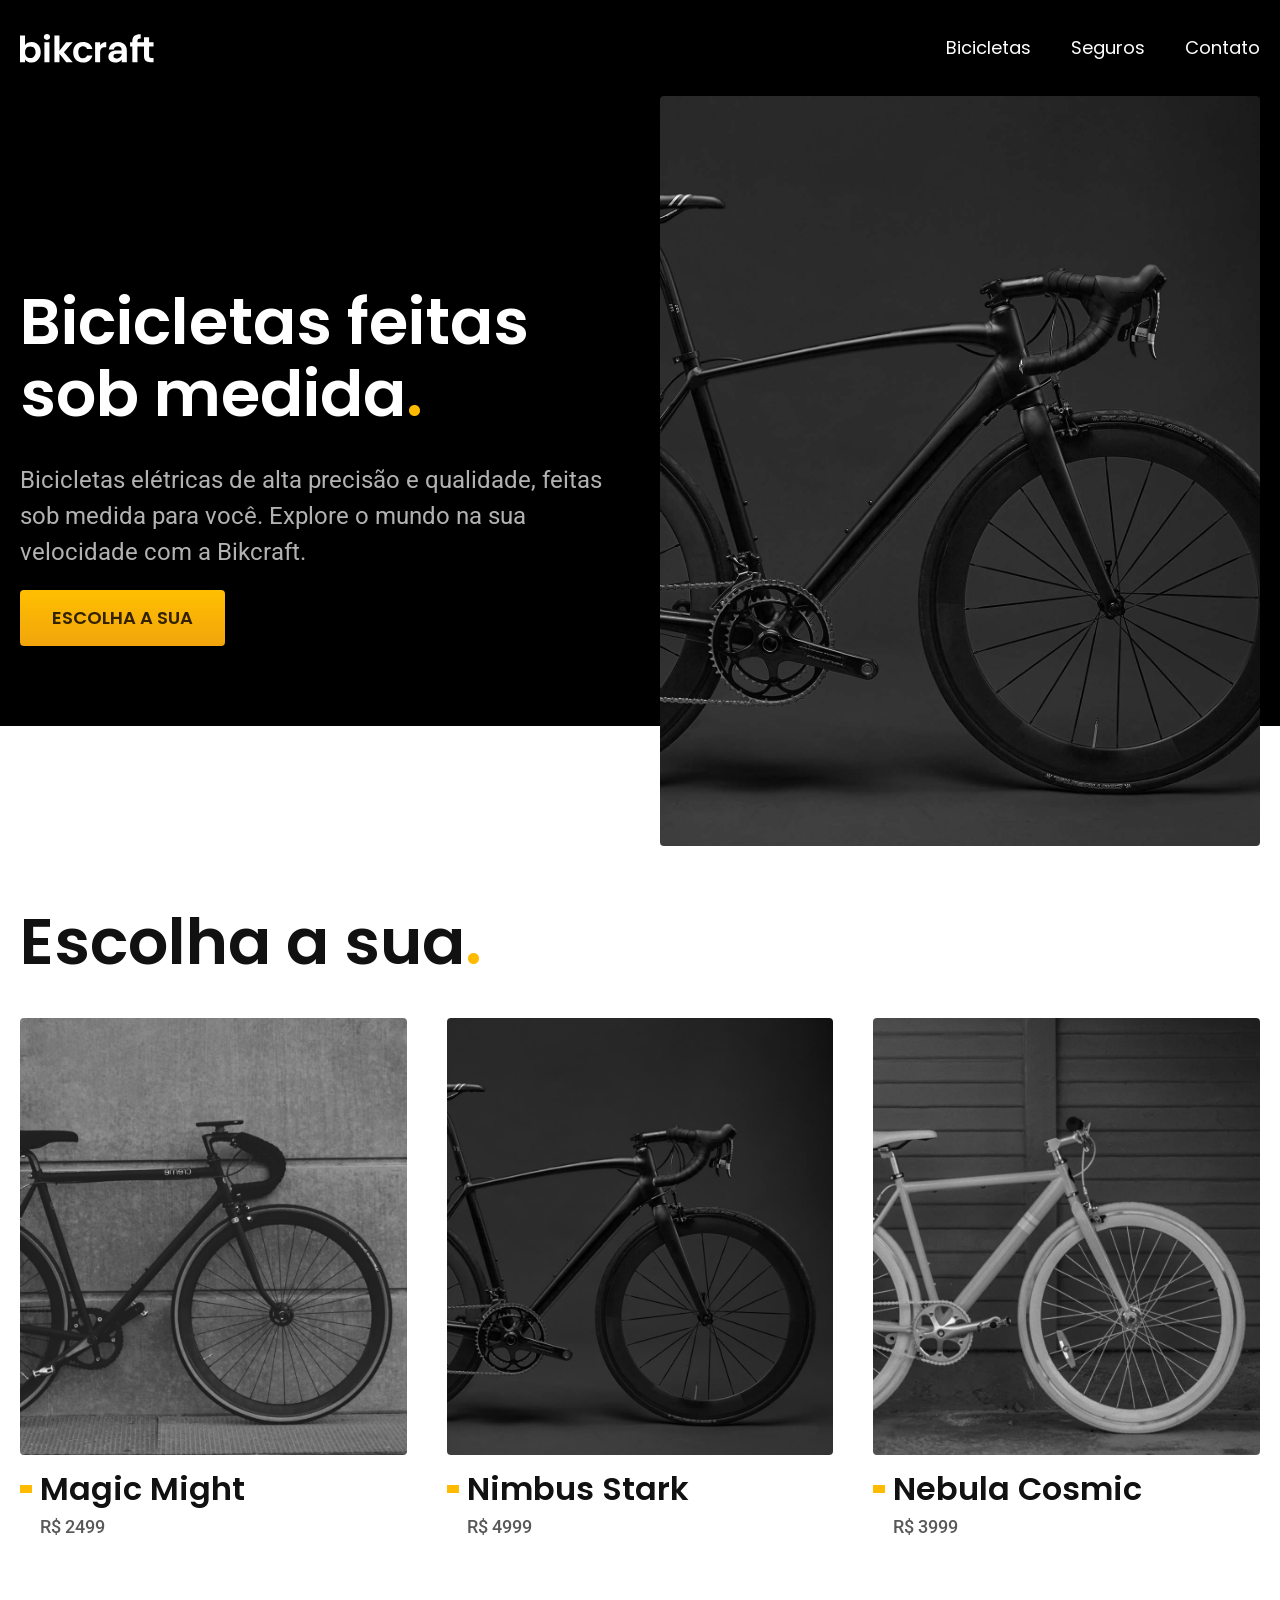
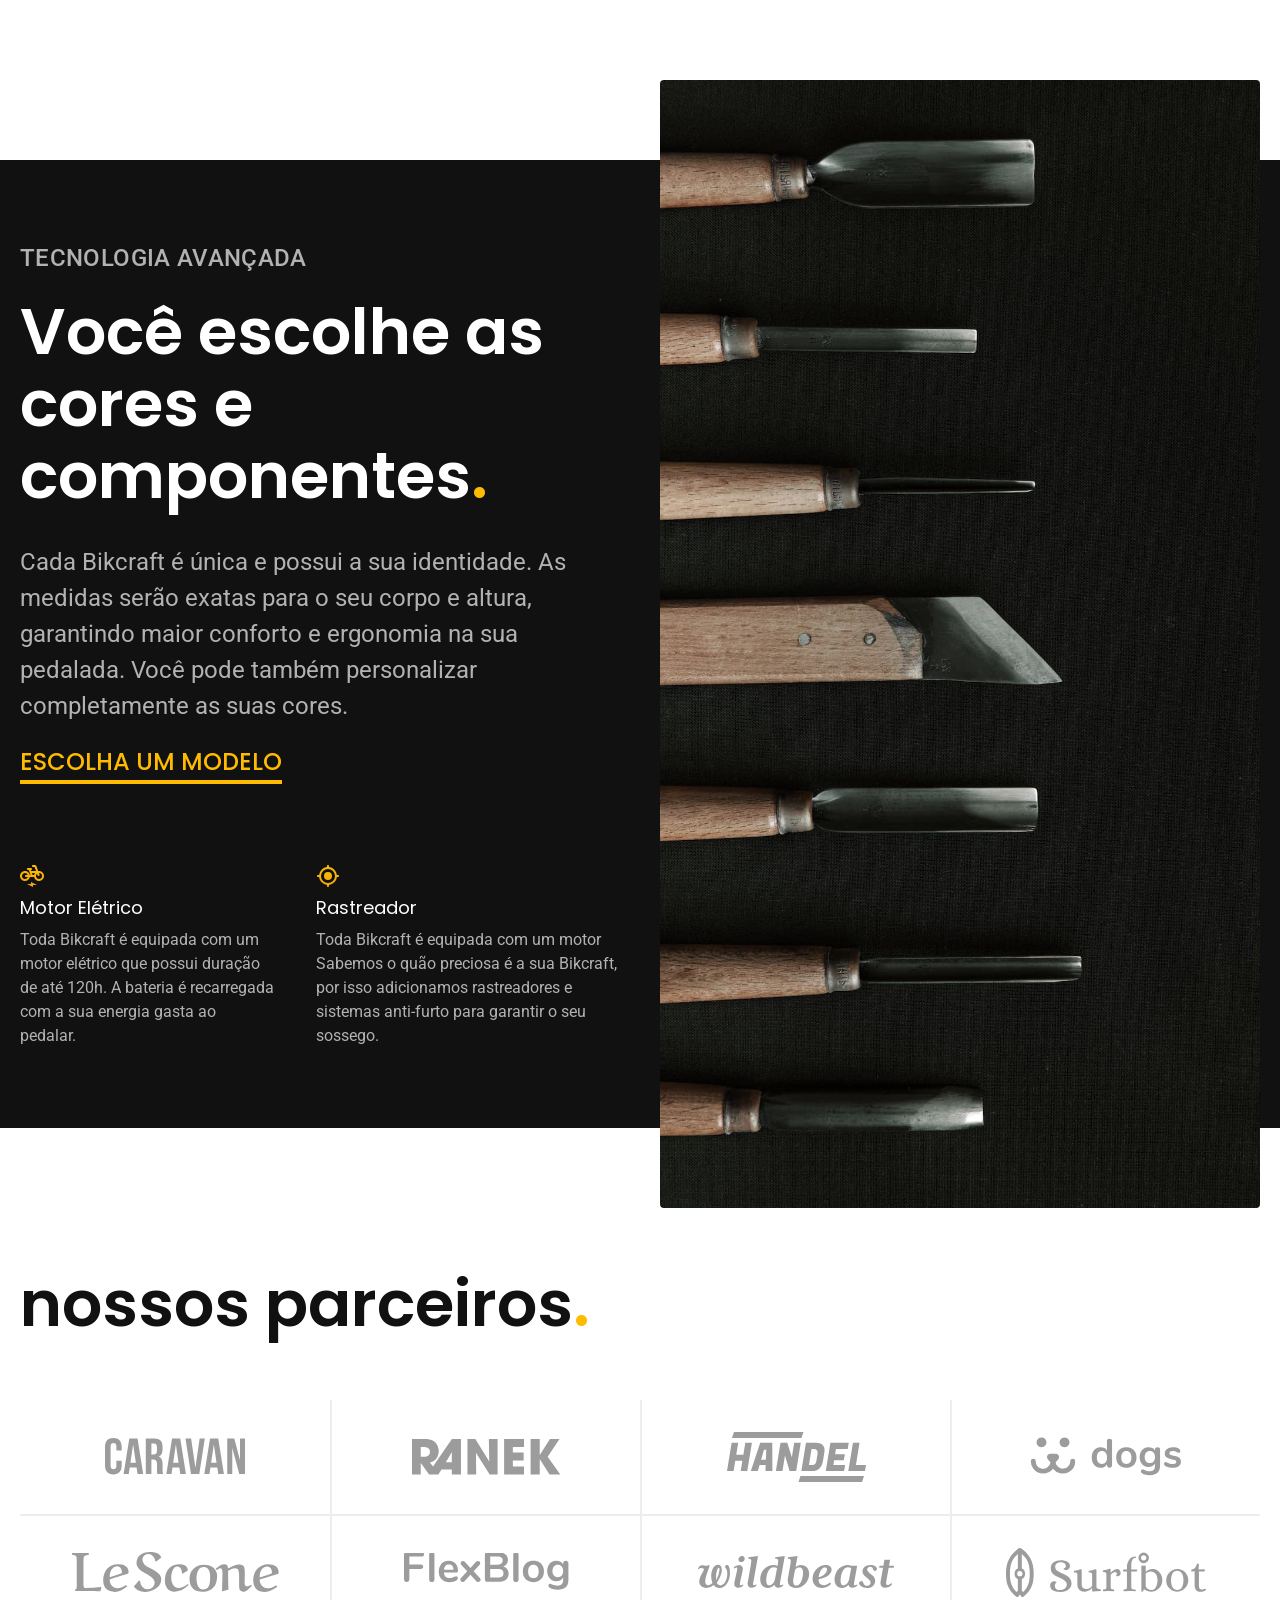
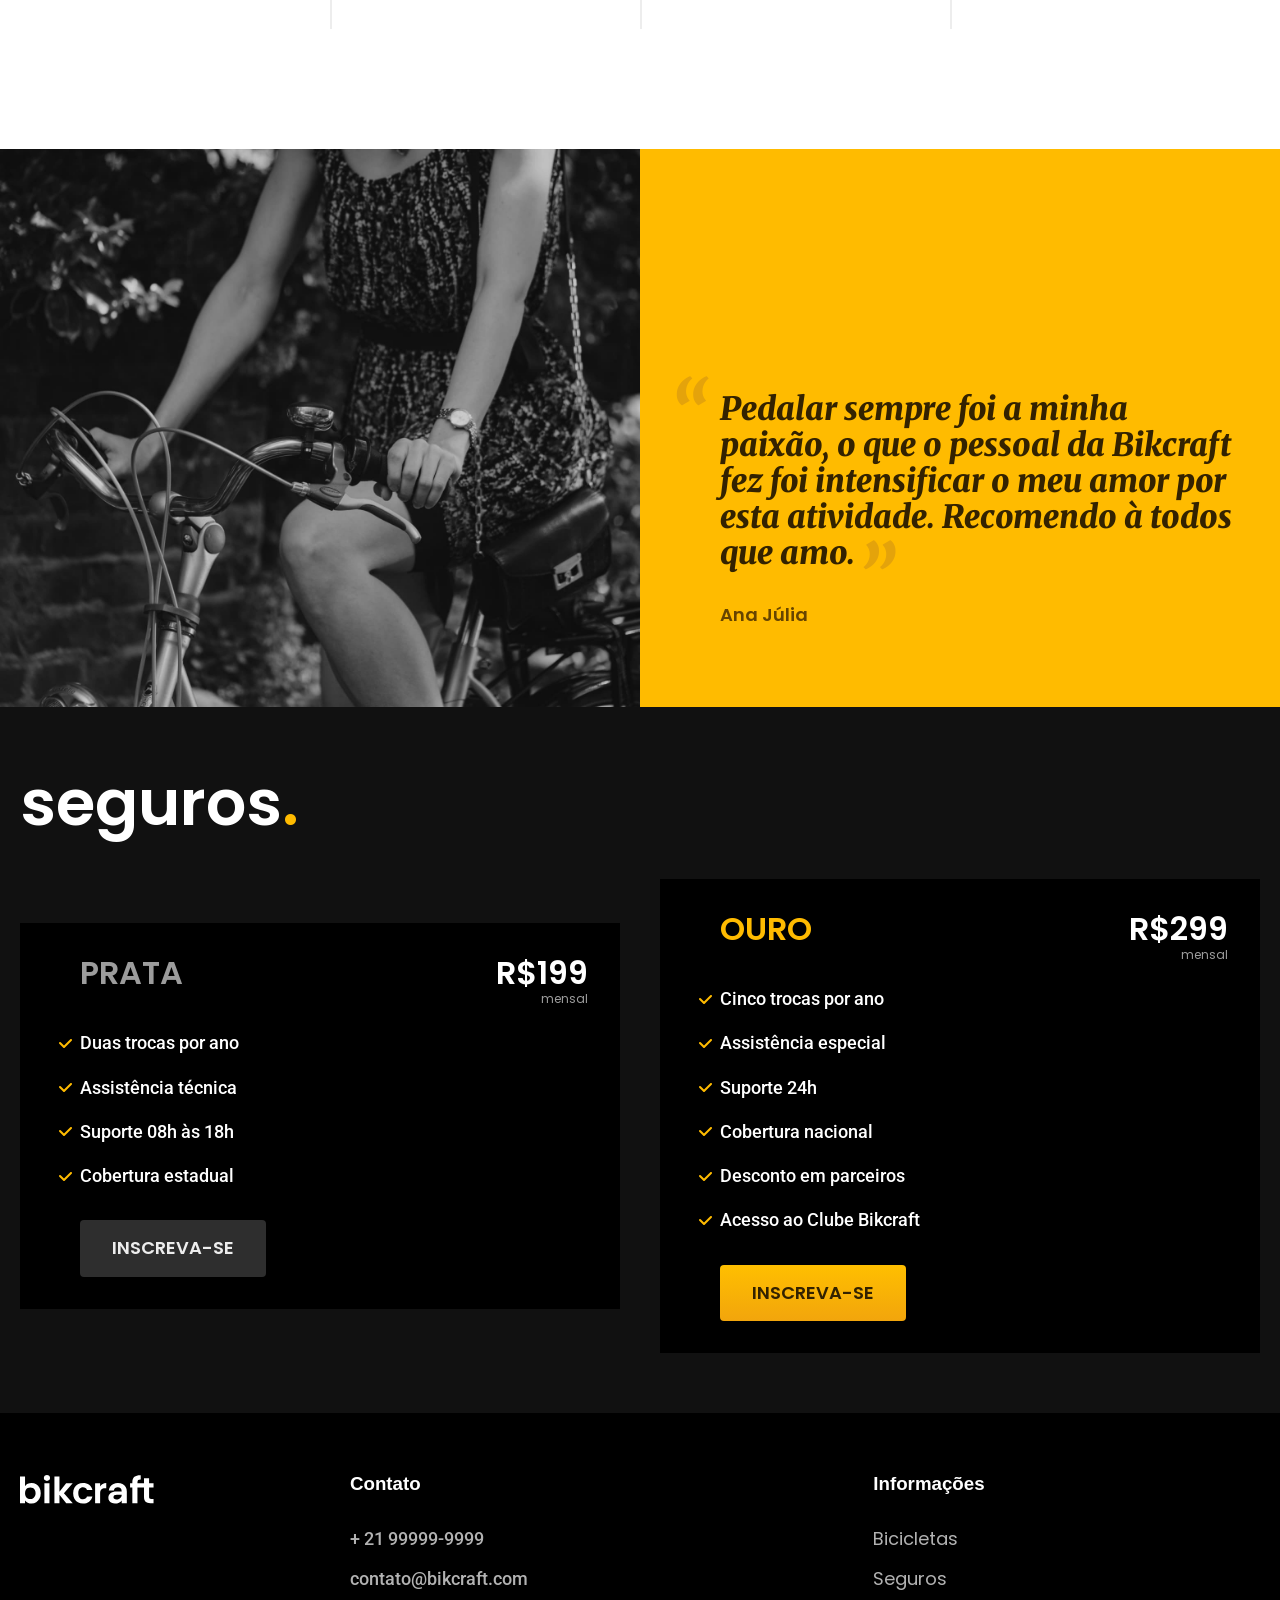
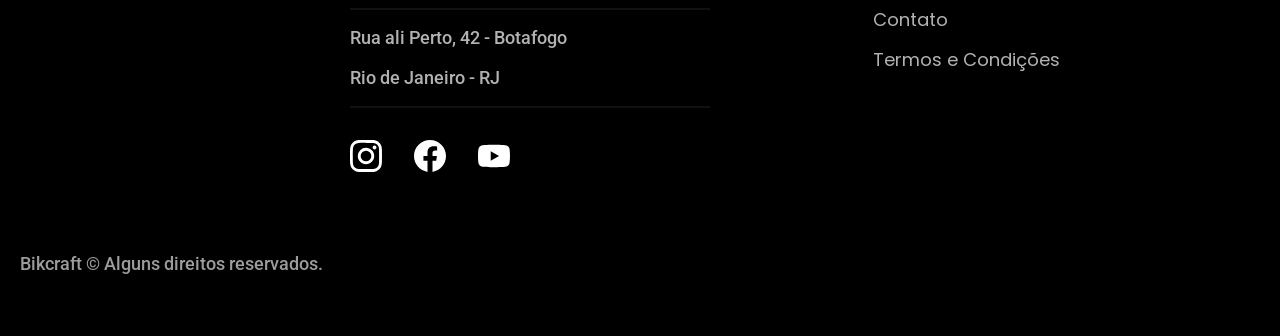
==== index.html @ 1760454e "footer" ====
<!DOCTYPE html>
<html lang="pt-br">

<head>
  <meta charset="UTF-8">
  <meta name="viewport" content="width=device-width, initial-scale=1.0">
  <title>Bikcraft - Bicicletas Elétricas</title>
  <meta name="description" content="Bicicletas elétricas de alta precisão e qualidade, feitas sob medida para você. Explore o mundo na sua velocidade com a Bikcraft">

  <link rel="stylesheet" href="./css/style.css">

  <link rel="preconnect" href="https://fonts.googleapis.com">
  <link rel="preconnect" href="https://fonts.gstatic.com" crossorigin>
  <link href="https://fonts.googleapis.com/css2?family=Merriweather:ital,wght@1,900&family=Poppins:wght@500;600&family=Roboto:wght@400;500&display=swap" rel="stylesheet">

</head>

<body>
  <header class="header-bg">
    <div class="header container">
      <a href="./">
        <img src="./img/bikcraft.svg" alt=" Bikcraft">
      </a>

      <nav aria-label="primaria">
        <ul class="header-menu font-1-m cor-0">
          <li><a href="./bicicletas.html">Bicicletas</a></li>
          <li><a href="./seguros.html">Seguros</a></li>
          <li><a href="./contato.html ">Contato</a></li>
        </ul>
      </nav>
    </div>
  </header>

  <main class="introducao-bg">
    <div class="introducao container">
      <div class="introducao-conteudo ">
        <h1 class="font-1-xxl cor-0">Bicicletas feitas sob medida<span class="cor-p1">.</span></h1>
        <p class="font-2-l cor-5">Bicicletas elétricas de alta precisão e qualidade, feitas sob medida para você. Explore o mundo na sua velocidade com a Bikcraft.</p>
        <a class="botao" href="./bicicletas.html">Escolha a sua</a>
      </div>
      <div>
        <img src="./img/fotos/introducao.jpg" alt="Bicicleta elétrica preta">
      </div>
    </div>
  </main>

  <article class="bicicletas-lista">
    <h2 class=" container font-1-xxl">Escolha a sua<span class="cor-p1">.</span></h2>

    <ul>
      <li>
        <a href="./bicicletas/magic.html">
          <img src="./img/bicicletas/magic-home.jpg" alt="Bicicleta preta">
          <h3 class="font-1-xl">Magic Might</h3>
          <span class="font-2-m cor-8">R$ 2499</span>
        </a>
      </li>

      <li>
        <a href="./bicicletas/nimbus.html">
          <img src="./img/bicicletas/nimbus-home.jpg" alt="Bicicleta preta">
          <h3 class="font-1-xl">Nimbus Stark</h3>
          <span class="font-2-m cor-8">R$ 4999</span>
        </a>
      </li>

      <li>
        <a href="./bicicletas/nebula.html">
          <img src="./img/bicicletas/nebula-home.jpg" alt="Bicicleta preta">
          <h3 class="font-1-xl">Nebula Cosmic</h3>
          <span class="font-2-m cor-8">R$ 3999</span>
        </a>
      </li>
    </ul>
  </article>

  <article class="tecnologia-bg">
    <div class="tecnologia container">
      <div class="tecnologia-conteudo">
        <span class="font-2-l-b cor-5">Tecnologia Avançada</span>
        <h2 class="font-1-xxl cor-0">Você escolhe as cores e componentes<span class="cor-p1">.</span></h2>
        <p class="font-2-l cor-5">Cada Bikcraft é única e possui a sua identidade. As medidas serão exatas para o seu corpo e altura, garantindo maior conforto e ergonomia na sua pedalada. Você pode também personalizar completamente as suas cores.</p>
        <a class="link" href="./bicicletas.html">Escolha um modelo</a>

        <div class="tecnologia-vantagens">
          <div>
            <img src="./img/icones/eletrica.svg" alt="">
            <h3 class="font-1-m cor-0">Motor Elétrico</h3>
            <p class="font-2-s cor-5">Toda Bikcraft é equipada com um motor elétrico que possui duração de até 120h. A bateria é recarregada com a sua energia gasta ao pedalar.</p>
          </div>

          <div>
            <img src="./img/icones/rastreador.svg" alt="">
            <h3 class="font-1-m cor-0">Rastreador</h3>
            <p class="font-2-s cor-5">Toda Bikcraft é equipada com um motor Sabemos o quão preciosa é a sua Bikcraft, por isso adicionamos rastreadores e sistemas anti-furto para garantir o seu sossego.</p>
          </div>
        </div>
      </div>

      <div class="tecnologia-imagem">
        <img src="./img/fotos/tecnologia.jpg" alt="">
      </div>
    </div>
  </article>

  <section class="parceiros" aria-label="Nossos Parceiros">
    <h2 class=" container font-1-xxl">nossos parceiros<span class="cor-p1">.</span></h2>

    <ul>
      <li><img src="./img/parceiros/caravan.svg" alt="Caravan"></li>
      <li><img src="./img/parceiros/ranek.svg" alt="Ranek"></li>
      <li><img src="./img/parceiros/handel.svg " alt="Handel"></li>
      <li><img src="./img/parceiros/dogs.svg" alt="Dogs"></li>
      <li><img src="./img/parceiros/lescone.svg" alt="Lescone"></li>
      <li><img src="./img/parceiros/flexblog.svg" alt="FlexBlog"></li>
      <li><img src="./img/parceiros/wildbeast.svg" alt="WildBeast"></li>
      <li><img src="./img/parceiros/surfbot.svg" alt="Surfbot"></li>
    </ul>
  </section>

  <section class="depoimento" aria-label="Depoimento">
    <div>
      <img src="./img/fotos/depoimento.jpg" alt="Pessoa pedalando uma bicicleta Bikcraft">
    </div>
    <div class="depoimento-conteudo">
      <blockquote class="font-1-xl cor-p5">
        <p>Pedalar sempre foi a minha paixão, o que o pessoal da Bikcraft fez foi intensificar o meu amor por esta atividade. Recomendo à todos que amo.</p>
      </blockquote>
      <span class="font-1-m-b cor-p4">Ana Júlia</span>
    </div>
  </section>

  <article class="seguros-bg">
    <div class="seguros container">
      <h2 class="font-1-xxl cor-0">seguros<span class="cor-p1">.</span></h2>
      <div class="seguros-item">
        <h3 class="font-1-xl cor-6">PRATA</h3>
        <span class="font-1-xl cor-0">R$199 <span class="font-1-xs cor-6">mensal</span></span>
        <ul class="font-2-m cor-0">
          <li>Duas trocas por ano</li>
          <li>Assistência técnica</li>
          <li>Suporte 08h às 18h</li>
          <li>Cobertura estadual</li>
        </ul>
        <a class="botao secundario" href="./orcamento.html">Inscreva-se</a>
      </div>

      <div class="seguros-item">
        <h3 class="font-1-xl cor-p1">OURO</h3>
        <span class="font-1-xl cor-0">R$299 <span class="font-1-xs cor-6">mensal</span></span>
        <ul class="font-2-m cor-0">
          <li>Cinco trocas por ano</li>
          <li>Assistência especial</li>
          <li>Suporte 24h</li>
          <li>Cobertura nacional</li>
          <li>Desconto em parceiros</li>
          <li>Acesso ao Clube Bikcraft</li>
        </ul>
        <a class="botao" href="./orcamento.html">Inscreva-se</a>
      </div>
    </div>
  </article>

  <footer class="footer-bg">
    <div class="footer container">
      <img src="./img/bikcraft.svg" alt="Bikcraft">
      <div class="footer-contato">
        <h3 class="font-l-2-b cor-0">Contato</h3>
        <ul class="font-2-m cor-5">
          <li><a href="tel:+5521999999999">+ 21 99999-9999</a></li>
          <li><a href="mailto:contato@bikcraft.com ">contato@bikcraft.com</a></li>
          <li>Rua ali Perto, 42 - Botafogo</li>
          <li>Rio de Janeiro - RJ</li>
        </ul>
        <div class="footer-redes">
          <a href="./">
            <img src="./img/redes/instagram.svg" alt="Instagram">
          </a>

          <a href="./">
            <img src="./img/redes/facebook.svg" alt="">
          </a>

          <a href="./">
            <img src="./img/redes/youtube.svg" alt="Youtube">
          </a>
        </div>
      </div>
      <div class="footer-informacoes">
        <h3 class="font-l-2-b cor-0">Informações</h3>
        <nav>
          <ul class="font-1-m cor-5">
            <li><a href="./bicicletas.html">Bicicletas</a></li>
            <li><a href="./seguros.html">Seguros</a></li>
            <li><a href="./contato.html ">Contato</a></li>
            <li><a href="./termos.html ">Termos e Condições</a></li>
          </ul>
        </nav>
      </div>
      <p class="footer-copy font-2-m cor-6">Bikcraft © Alguns direitos reservados.</p>
    </div>
  </footer>
</body>

</html>
---- css/style.css ----
@import "./global/global.css";
@import "./utilidades/tipografia.css";
@import "./utilidades/cores.css";

@import "./global/header.css";
@import "./global/footer.css";

/* Utilidades */
@import "./utilidades/componentes.css";

/* Home */
@import "./home/introducao.css";
@import "./home/tecnologia.css";
@import "./home/parceiros.css";
@import "./home/depoimento.css";

/* Bicicletas */
@import "./bicicletas/bicicletas-lista.css";

/* Seguros */
@import "./seguros/seguros.css";
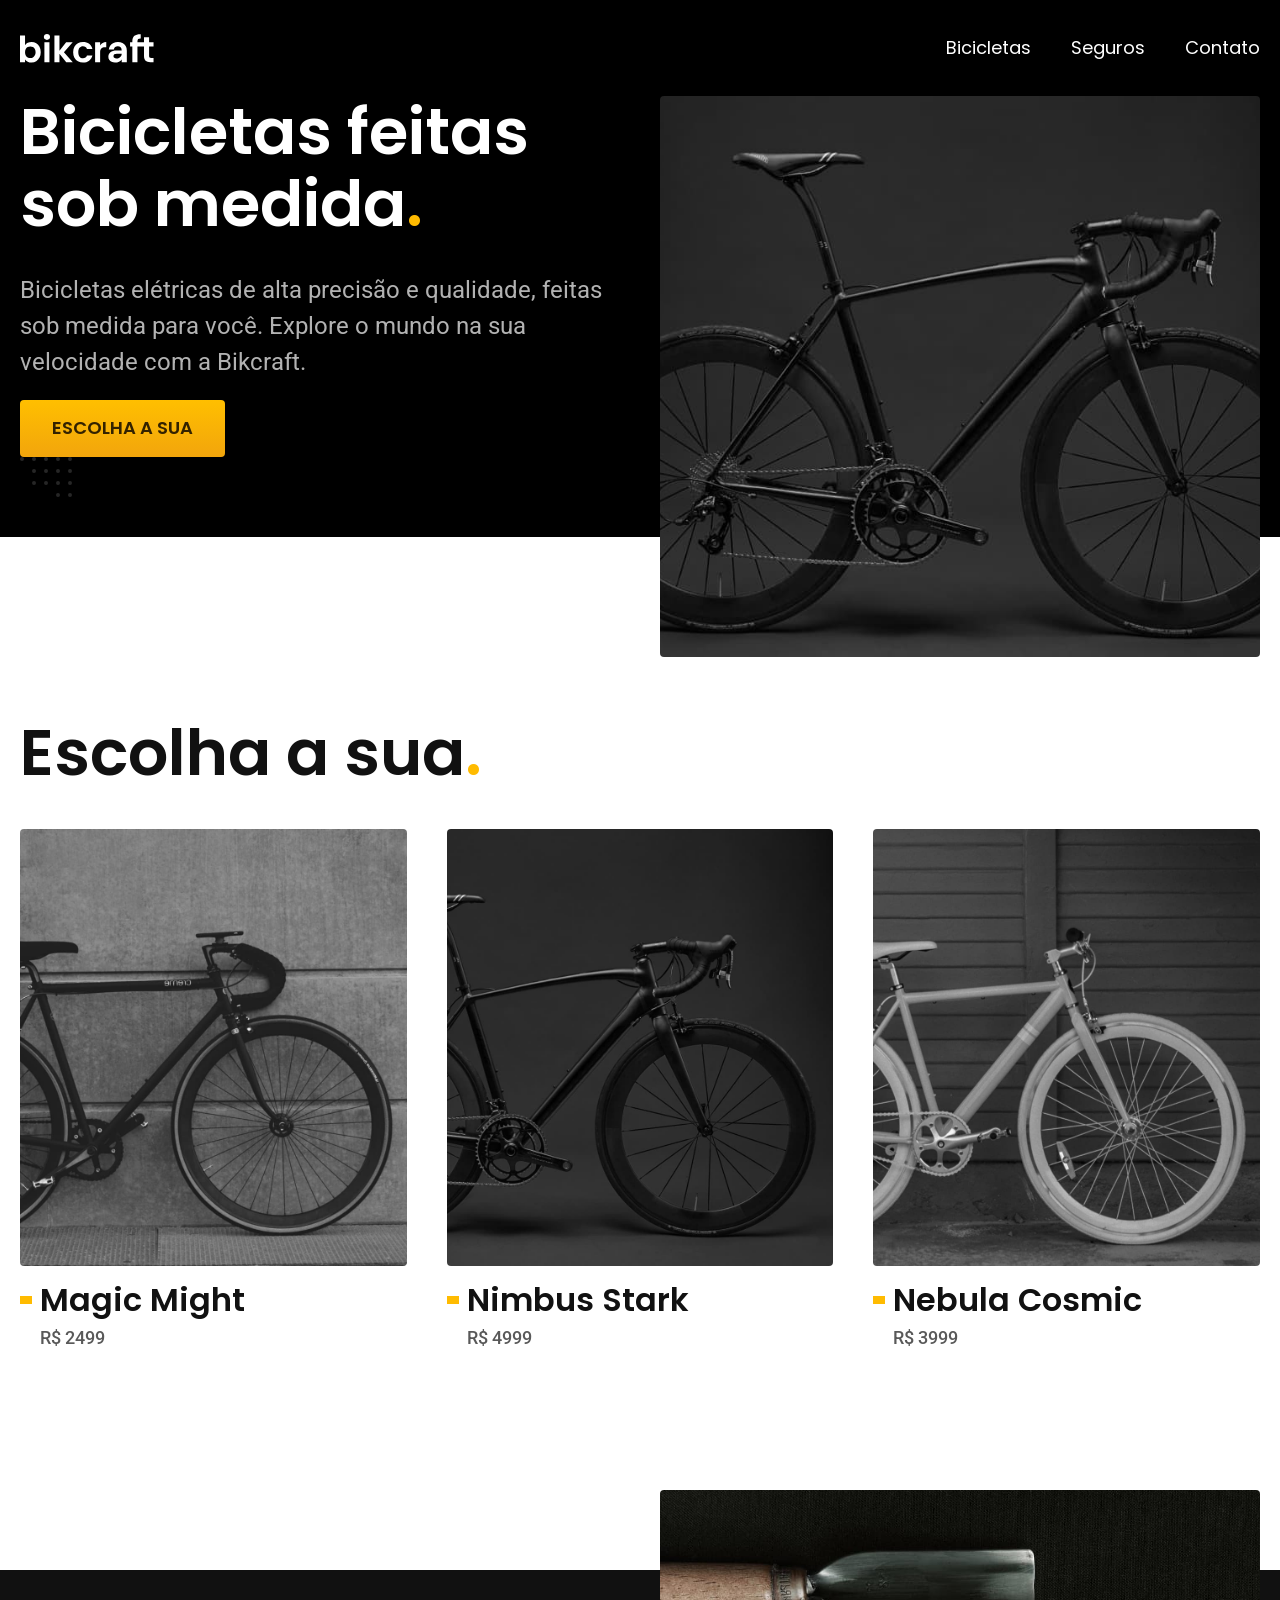
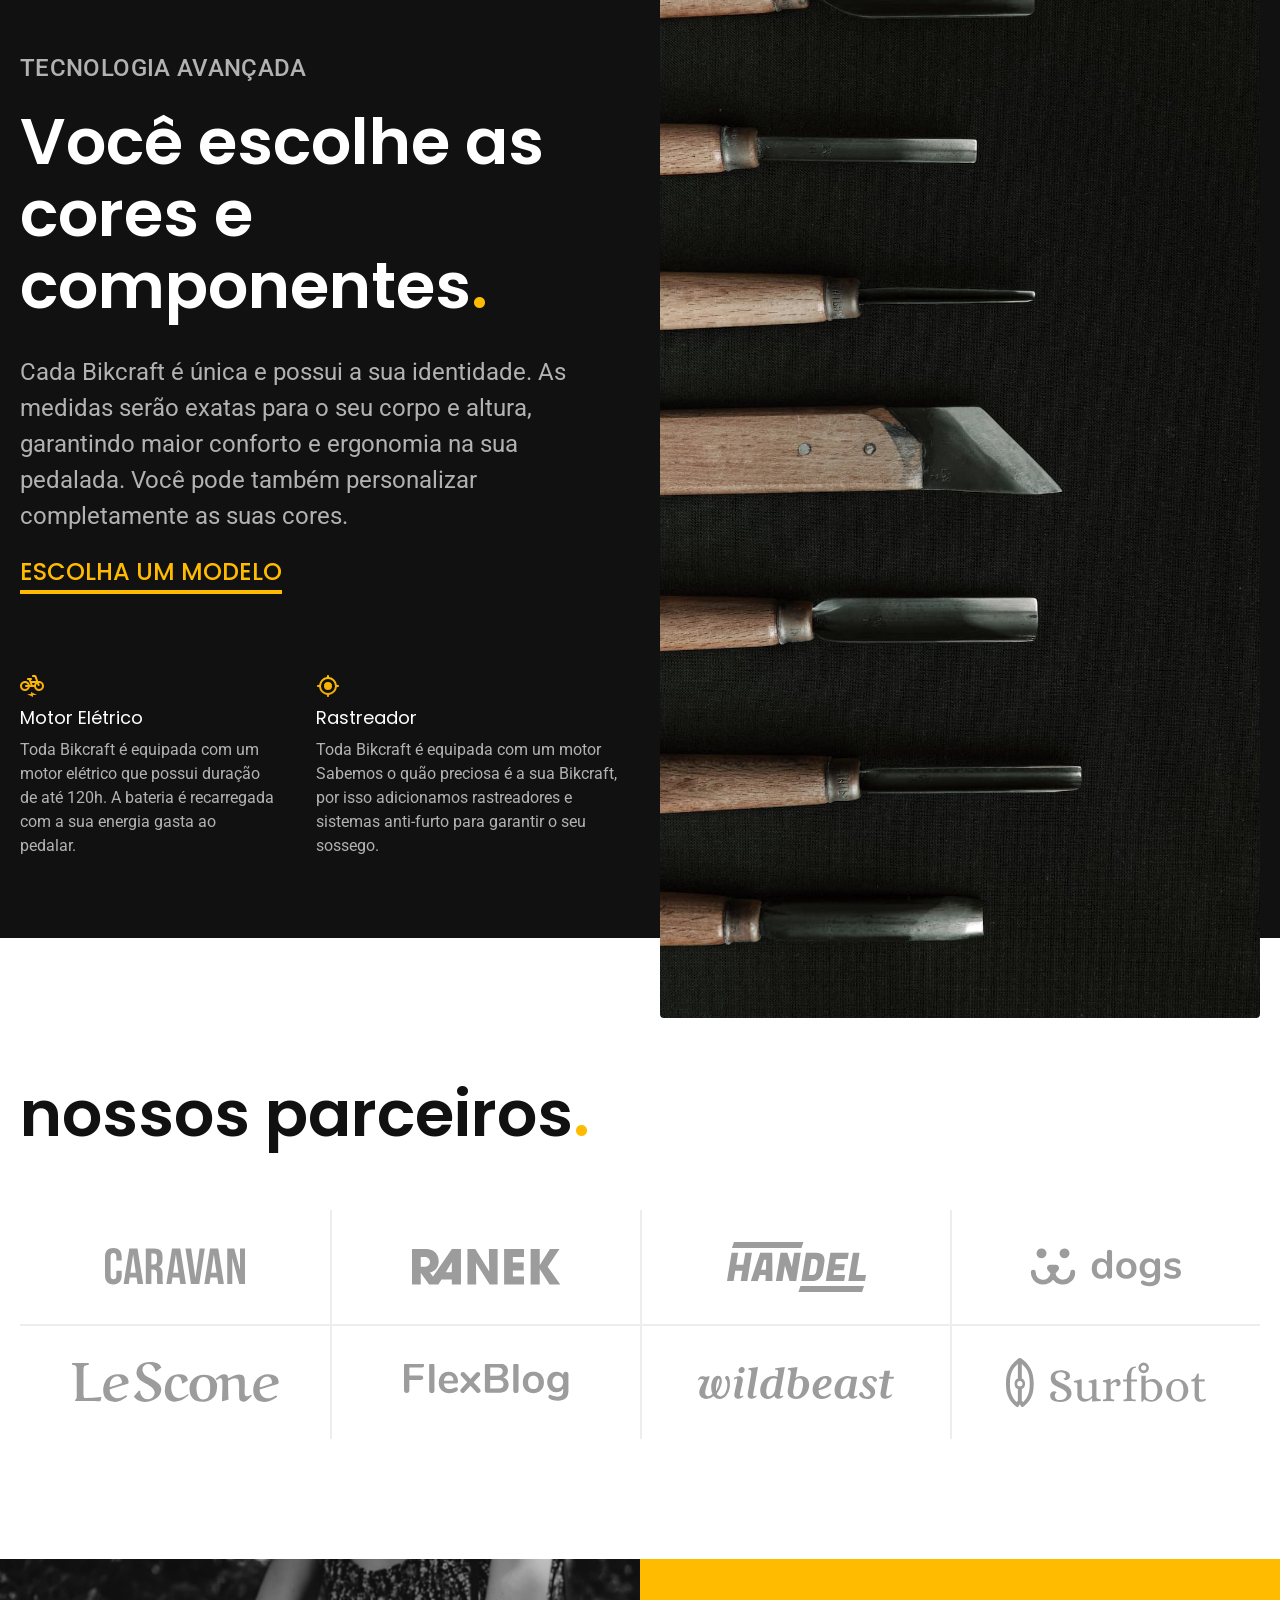
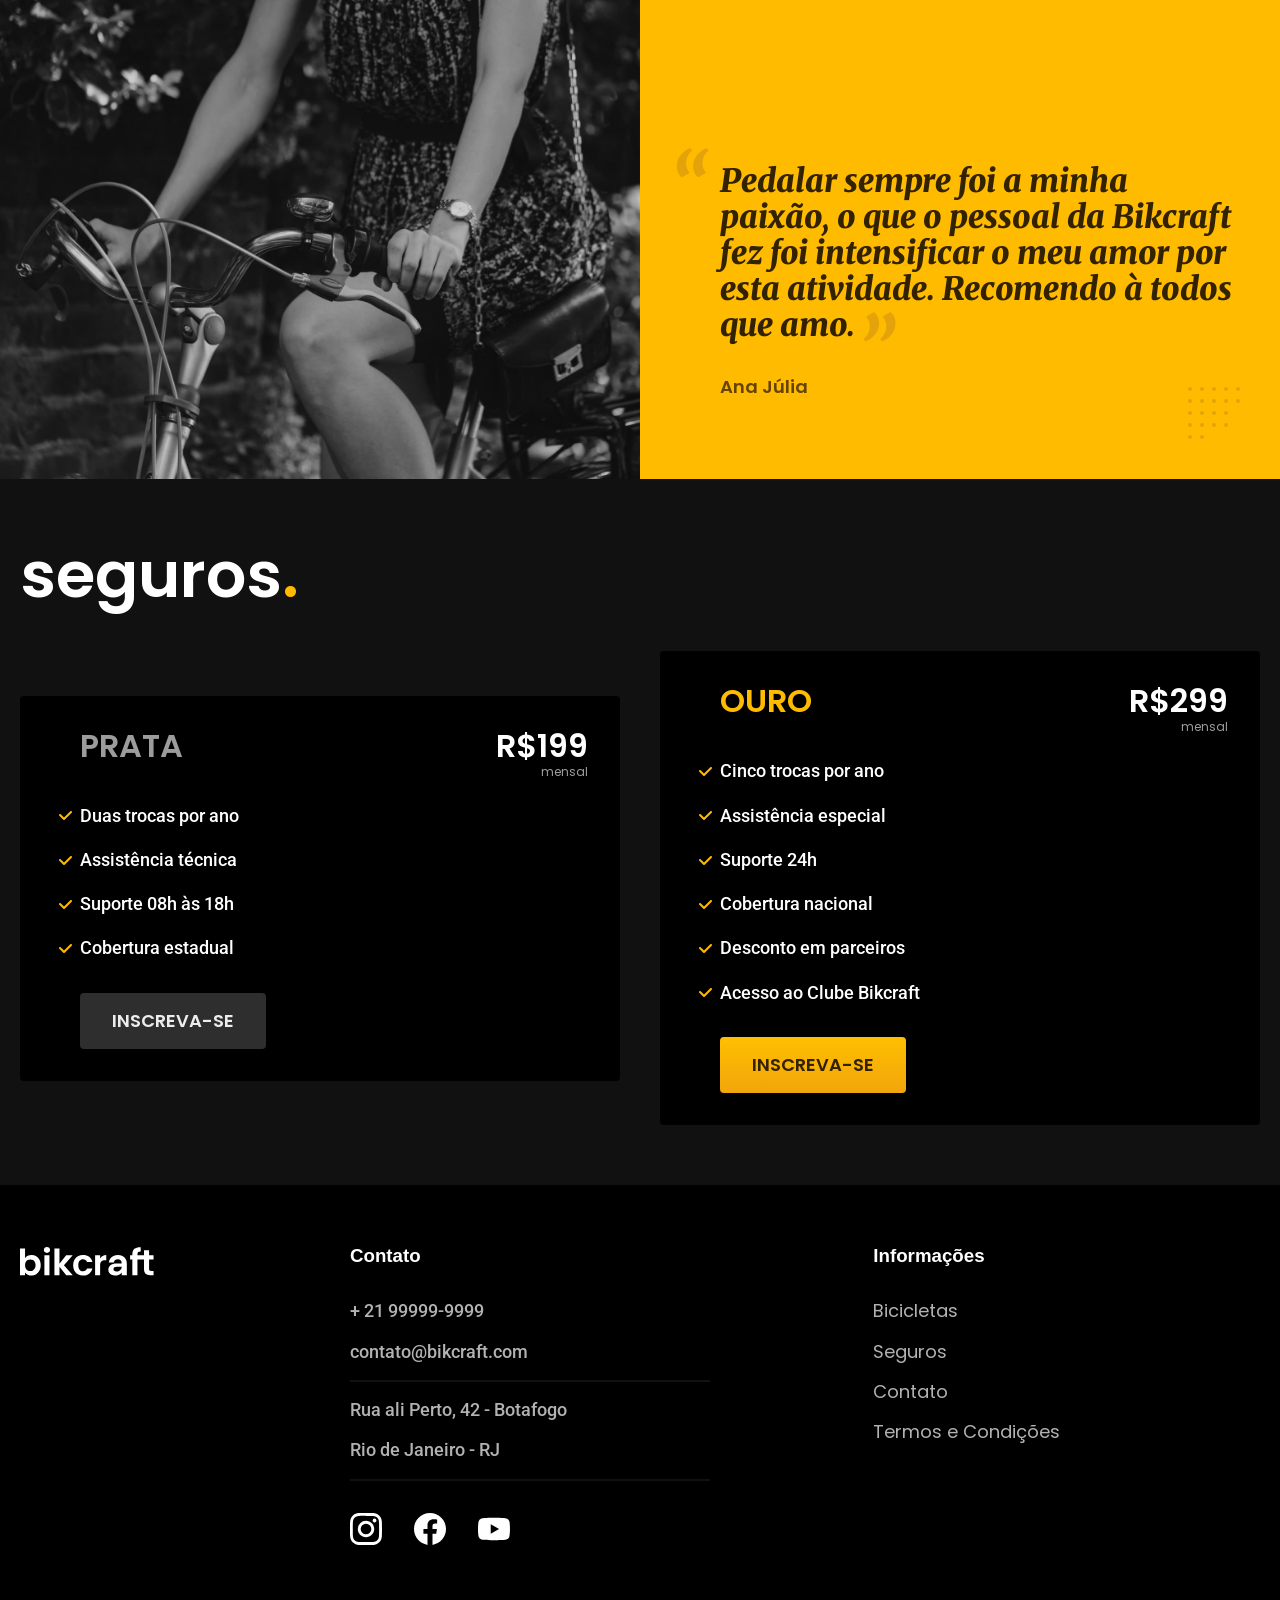
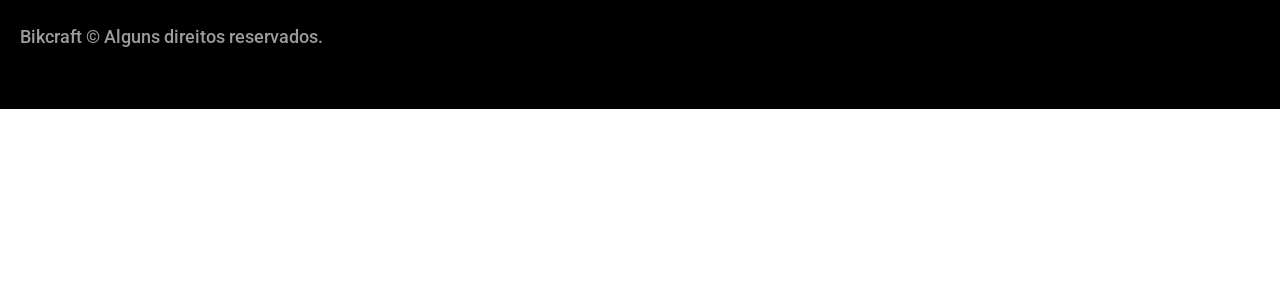
==== commit 3b061901: "otimizações" ====
--- a/index.html
+++ b/index.html
@@ -7,6 +7,7 @@
   <title>Bikcraft - Bicicletas Elétricas</title>
   <meta name="description" content="Bicicletas elétricas de alta precisão e qualidade, feitas sob medida para você. Explore o mundo na sua velocidade com a Bikcraft">
 
+  <link rel="preload" href="./css/style.css" as="style">
   <link rel="stylesheet" href="./css/style.css">
 
   <link rel="preconnect" href="https://fonts.googleapis.com">
@@ -19,7 +20,7 @@
   <header class="header-bg">
     <div class="header container">
       <a href="./">
-        <img src="./img/bikcraft.svg" alt=" Bikcraft">
+        <img src="./img/bikcraft.svg" width="136" height="32" alt=" Bikcraft">
       </a>
 
       <nav aria-label="primaria">
@@ -39,9 +40,10 @@
         <p class="font-2-l cor-5">Bicicletas elétricas de alta precisão e qualidade, feitas sob medida para você. Explore o mundo na sua velocidade com a Bikcraft.</p>
         <a class="botao" href="./bicicletas.html">Escolha a sua</a>
       </div>
-      <div>
-        <img src="./img/fotos/introducao.jpg" alt="Bicicleta elétrica preta">
-      </div>
+      <picture>
+        <source media="(max-width: 800px)" srcset="./img/bicicletas/nimbus.jpg">
+        <img src="./img/fotos/introducao.jpg" width="1280" height="1600" alt="bicicleta elétrica preta">
+      </picture>
     </div>
   </main>
 
@@ -51,7 +53,7 @@
     <ul>
       <li>
         <a href="./bicicletas/magic.html">
-          <img src="./img/bicicletas/magic-home.jpg" alt="Bicicleta preta">
+          <img src="./img/bicicletas/magic-home.jpg" width="920" height="1040" alt="Bicicleta preta">
           <h3 class="font-1-xl">Magic Might</h3>
           <span class="font-2-m cor-8">R$ 2499</span>
         </a>
@@ -59,7 +61,7 @@
 
       <li>
         <a href="./bicicletas/nimbus.html">
-          <img src="./img/bicicletas/nimbus-home.jpg" alt="Bicicleta preta">
+          <img src="./img/bicicletas/nimbus-home.jpg" width="920" height="1040" alt="Bicicleta preta">
           <h3 class="font-1-xl">Nimbus Stark</h3>
           <span class="font-2-m cor-8">R$ 4999</span>
         </a>
@@ -67,7 +69,7 @@
 
       <li>
         <a href="./bicicletas/nebula.html">
-          <img src="./img/bicicletas/nebula-home.jpg" alt="Bicicleta preta">
+          <img src="./img/bicicletas/nebula-home.jpg" width="920" height="1040" alt="Bicicleta preta">
           <h3 class="font-1-xl">Nebula Cosmic</h3>
           <span class="font-2-m cor-8">R$ 3999</span>
         </a>
@@ -85,13 +87,13 @@
 
         <div class="tecnologia-vantagens">
           <div>
-            <img src="./img/icones/eletrica.svg" alt="">
+            <img src="./img/icones/eletrica.svg" width="24" height="24" alt="">
             <h3 class="font-1-m cor-0">Motor Elétrico</h3>
             <p class="font-2-s cor-5">Toda Bikcraft é equipada com um motor elétrico que possui duração de até 120h. A bateria é recarregada com a sua energia gasta ao pedalar.</p>
           </div>
 
           <div>
-            <img src="./img/icones/rastreador.svg" alt="">
+            <img src="./img/icones/rastreador.svg" width="24" height="24" alt="">
             <h3 class="font-1-m cor-0">Rastreador</h3>
             <p class="font-2-s cor-5">Toda Bikcraft é equipada com um motor Sabemos o quão preciosa é a sua Bikcraft, por isso adicionamos rastreadores e sistemas anti-furto para garantir o seu sossego.</p>
           </div>
@@ -99,7 +101,7 @@
       </div>
 
       <div class="tecnologia-imagem">
-        <img src="./img/fotos/tecnologia.jpg" alt="">
+        <img src="./img/fotos/tecnologia.jpg" width="1200" height="1920" alt="">
       </div>
     </div>
   </article>
@@ -108,20 +110,20 @@
     <h2 class=" container font-1-xxl">nossos parceiros<span class="cor-p1">.</span></h2>
 
     <ul>
-      <li><img src="./img/parceiros/caravan.svg" alt="Caravan"></li>
-      <li><img src="./img/parceiros/ranek.svg" alt="Ranek"></li>
-      <li><img src="./img/parceiros/handel.svg " alt="Handel"></li>
-      <li><img src="./img/parceiros/dogs.svg" alt="Dogs"></li>
-      <li><img src="./img/parceiros/lescone.svg" alt="Lescone"></li>
-      <li><img src="./img/parceiros/flexblog.svg" alt="FlexBlog"></li>
-      <li><img src="./img/parceiros/wildbeast.svg" alt="WildBeast"></li>
-      <li><img src="./img/parceiros/surfbot.svg" alt="Surfbot"></li>
+      <li><img src="./img/parceiros/caravan.svg" width="140" height="38" alt="Caravan"></li>
+      <li><img src="./img/parceiros/ranek.svg" width="149" height="36" alt="Ranek"></li>
+      <li><img src="./img/parceiros/handel.svg " width="139" height="50" alt="Handel"></li>
+      <li><img src="./img/parceiros/dogs.svg" width="152" height="39" alt="Dogs"></li>
+      <li><img src="./img/parceiros/lescone.svg" width="208" height="41" alt="Lescone"></li>
+      <li><img src="./img/parceiros/flexblog.svg" width="165" height="38" alt="FlexBlog"></li>
+      <li><img src="./img/parceiros/wildbeast.svg" width="196" height="34" alt="WildBeast"></li>
+      <li><img src="./img/parceiros/surfbot.svg" width="200" height="49" alt="Surfbot"></li>
     </ul>
   </section>
 
   <section class="depoimento" aria-label="Depoimento">
     <div>
-      <img src="./img/fotos/depoimento.jpg" alt="Pessoa pedalando uma bicicleta Bikcraft">
+      <img src="./img/fotos/depoimento.jpg" width="1560" height="1360" alt="Pessoa pedalando uma bicicleta Bikcraft">
     </div>
     <div class="depoimento-conteudo">
       <blockquote class="font-1-xl cor-p5">
@@ -164,7 +166,7 @@
 
   <footer class="footer-bg">
     <div class="footer container">
-      <img src="./img/bikcraft.svg" alt="Bikcraft">
+      <img src="./img/bikcraft.svg" width="136" height="32" alt="Bikcraft">
       <div class="footer-contato">
         <h3 class="font-l-2-b cor-0">Contato</h3>
         <ul class="font-2-m cor-5">
@@ -175,15 +177,15 @@
         </ul>
         <div class="footer-redes">
           <a href="./">
-            <img src="./img/redes/instagram.svg" alt="Instagram">
+            <img src="./img/redes/instagram.svg" width="32" height="32" alt="Instagram">
           </a>
 
           <a href="./">
-            <img src="./img/redes/facebook.svg" alt="">
+            <img src="./img/redes/facebook.svg" width="32" height="32" alt="Facebook">
           </a>
 
           <a href="./">
-            <img src="./img/redes/youtube.svg" alt="Youtube">
+            <img src="./img/redes/youtube.svg" width="32" height="32" alt="Youtube">
           </a>
         </div>
       </div>
--- a/css/style.css
+++ b/css/style.css
@@ -7,6 +7,7 @@
 
 /* Utilidades */
 @import "./utilidades/componentes.css";
+@import "./utilidades/formulario.css";
 
 /* Home */
 @import "./home/introducao.css";
@@ -16,6 +17,23 @@
 
 /* Bicicletas */
 @import "./bicicletas/bicicletas-lista.css";
+@import "./bicicletas/bicicletas.css";
+
+/* Bicicleta */
+@import "./bicicleta/bicicleta.css";
+@import "./bicicleta/seguro.css";
 
 /* Seguros */
 @import "./seguros/seguros.css";
+@import "./seguros/vantagens.css";
+@import "./seguros/perguntas.css";
+
+/* contato */
+@import "./contato/contato.css";
+@import "./contato/lojas.css";
+
+/* Orcamento*/
+@import "./orcamento/orcamento.css";
+
+/* Termos */
+@import "./termos/termos.css";
--- a/css/style.css
+++ b/css/style.css
@@ -7,6 +7,7 @@
 
 /* Utilidades */
 @import "./utilidades/componentes.css";
+@import "./utilidades/formulario.css";
 
 /* Home */
 @import "./home/introducao.css";
@@ -16,6 +17,23 @@
 
 /* Bicicletas */
 @import "./bicicletas/bicicletas-lista.css";
+@import "./bicicletas/bicicletas.css";
+
+/* Bicicleta */
+@import "./bicicleta/bicicleta.css";
+@import "./bicicleta/seguro.css";
 
 /* Seguros */
 @import "./seguros/seguros.css";
+@import "./seguros/vantagens.css";
+@import "./seguros/perguntas.css";
+
+/* contato */
+@import "./contato/contato.css";
+@import "./contato/lojas.css";
+
+/* Orcamento*/
+@import "./orcamento/orcamento.css";
+
+/* Termos */
+@import "./termos/termos.css";
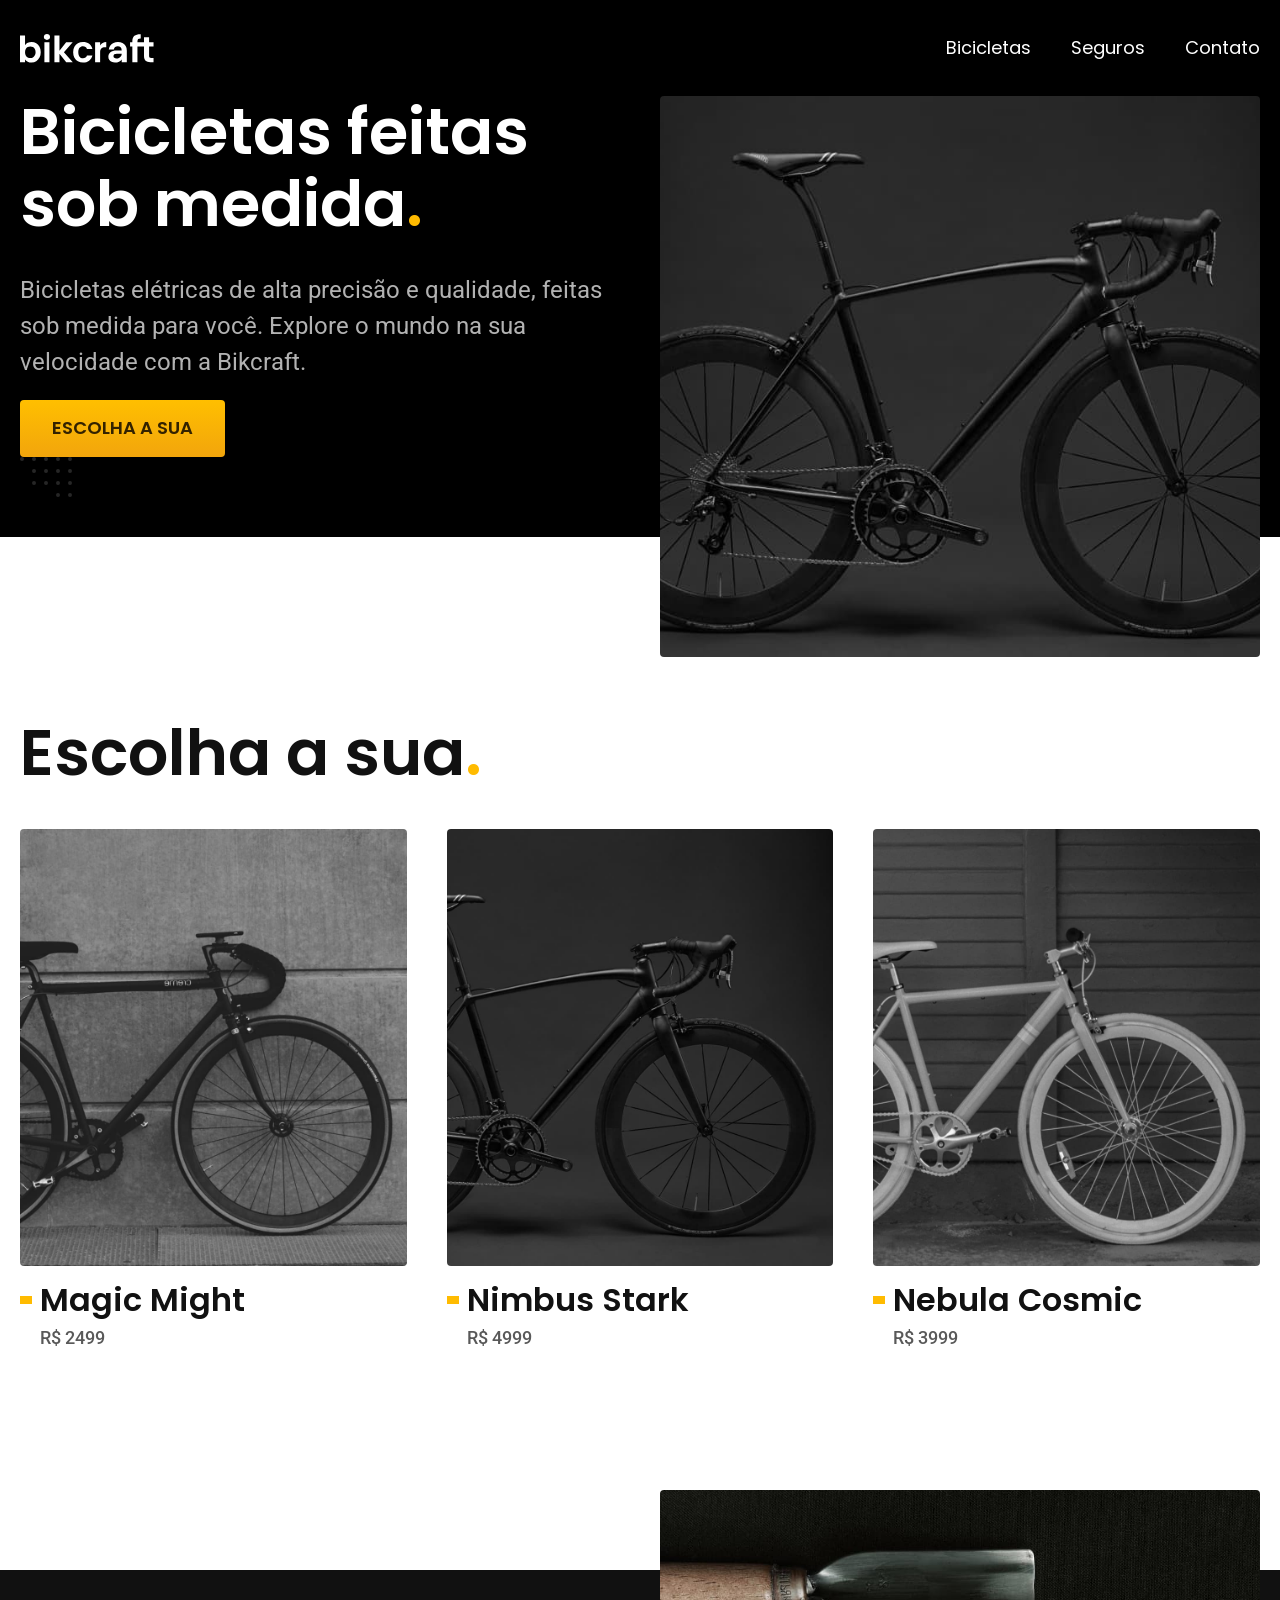
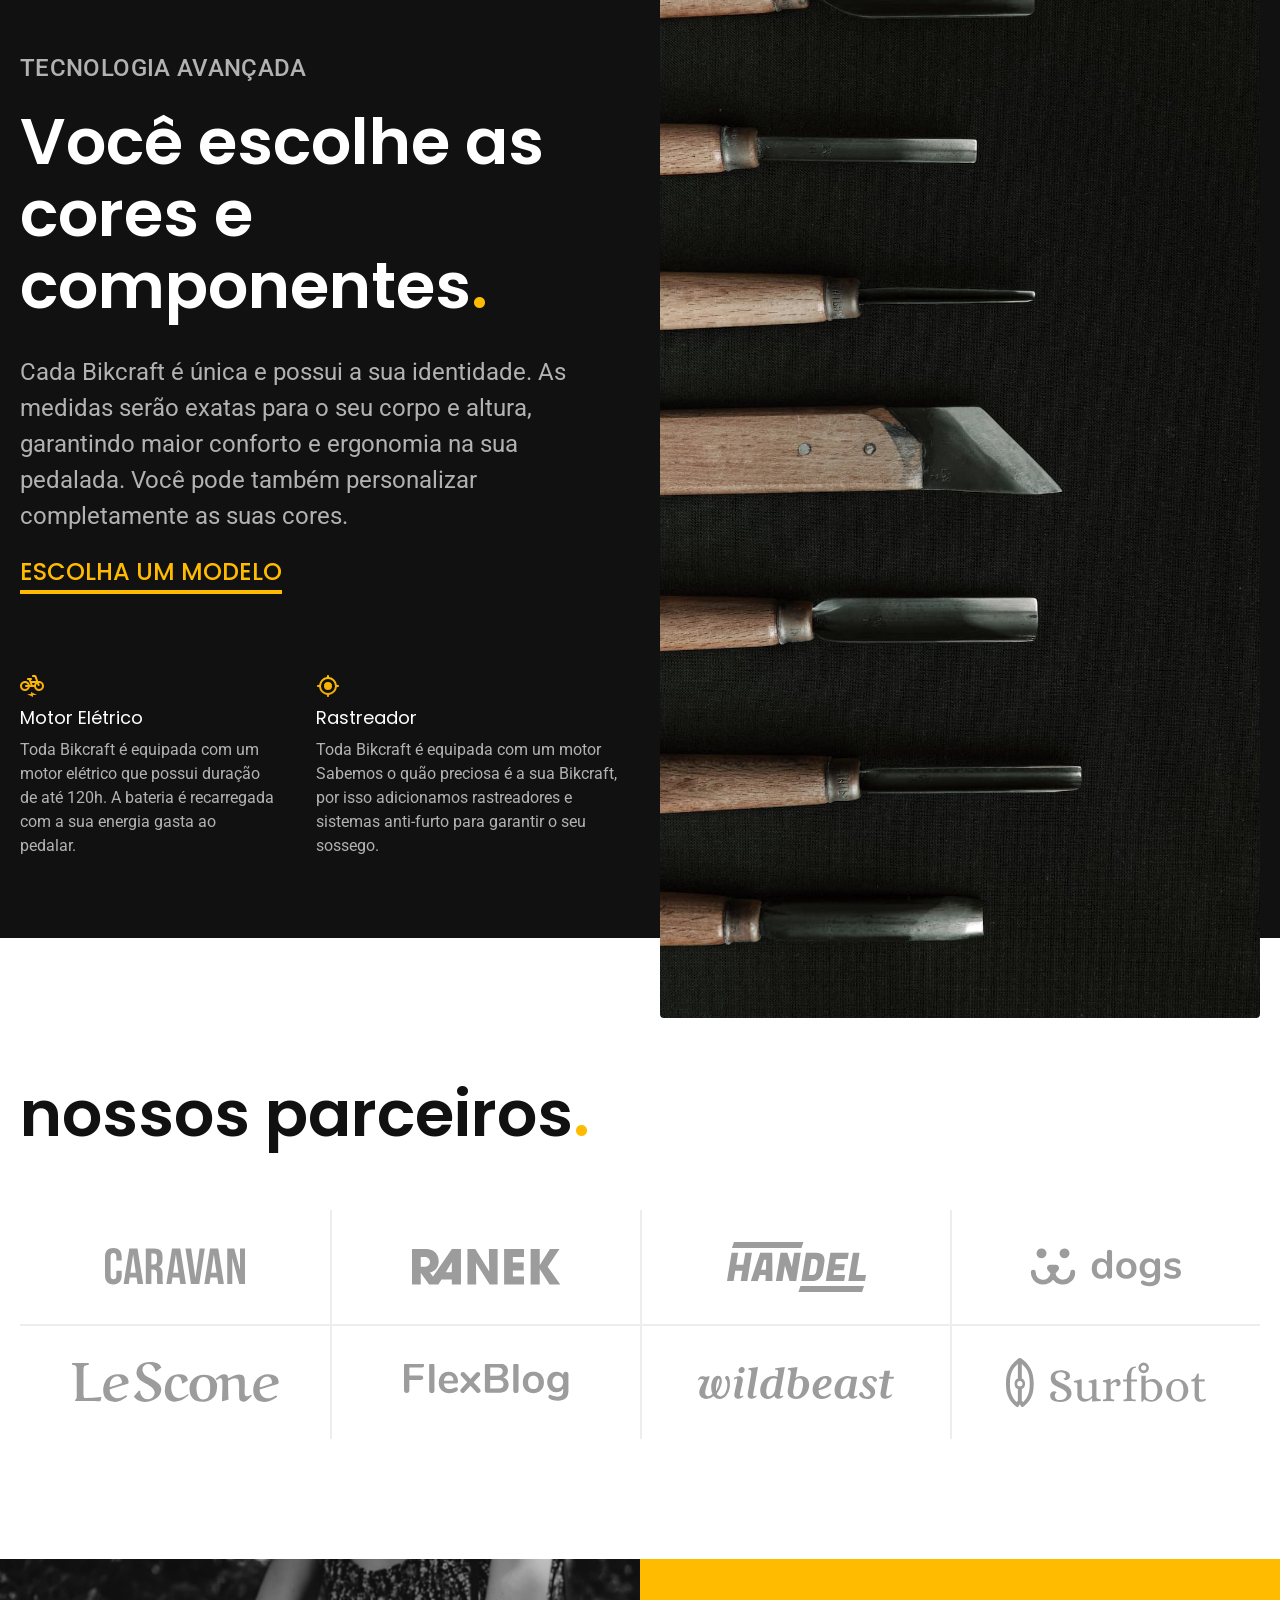
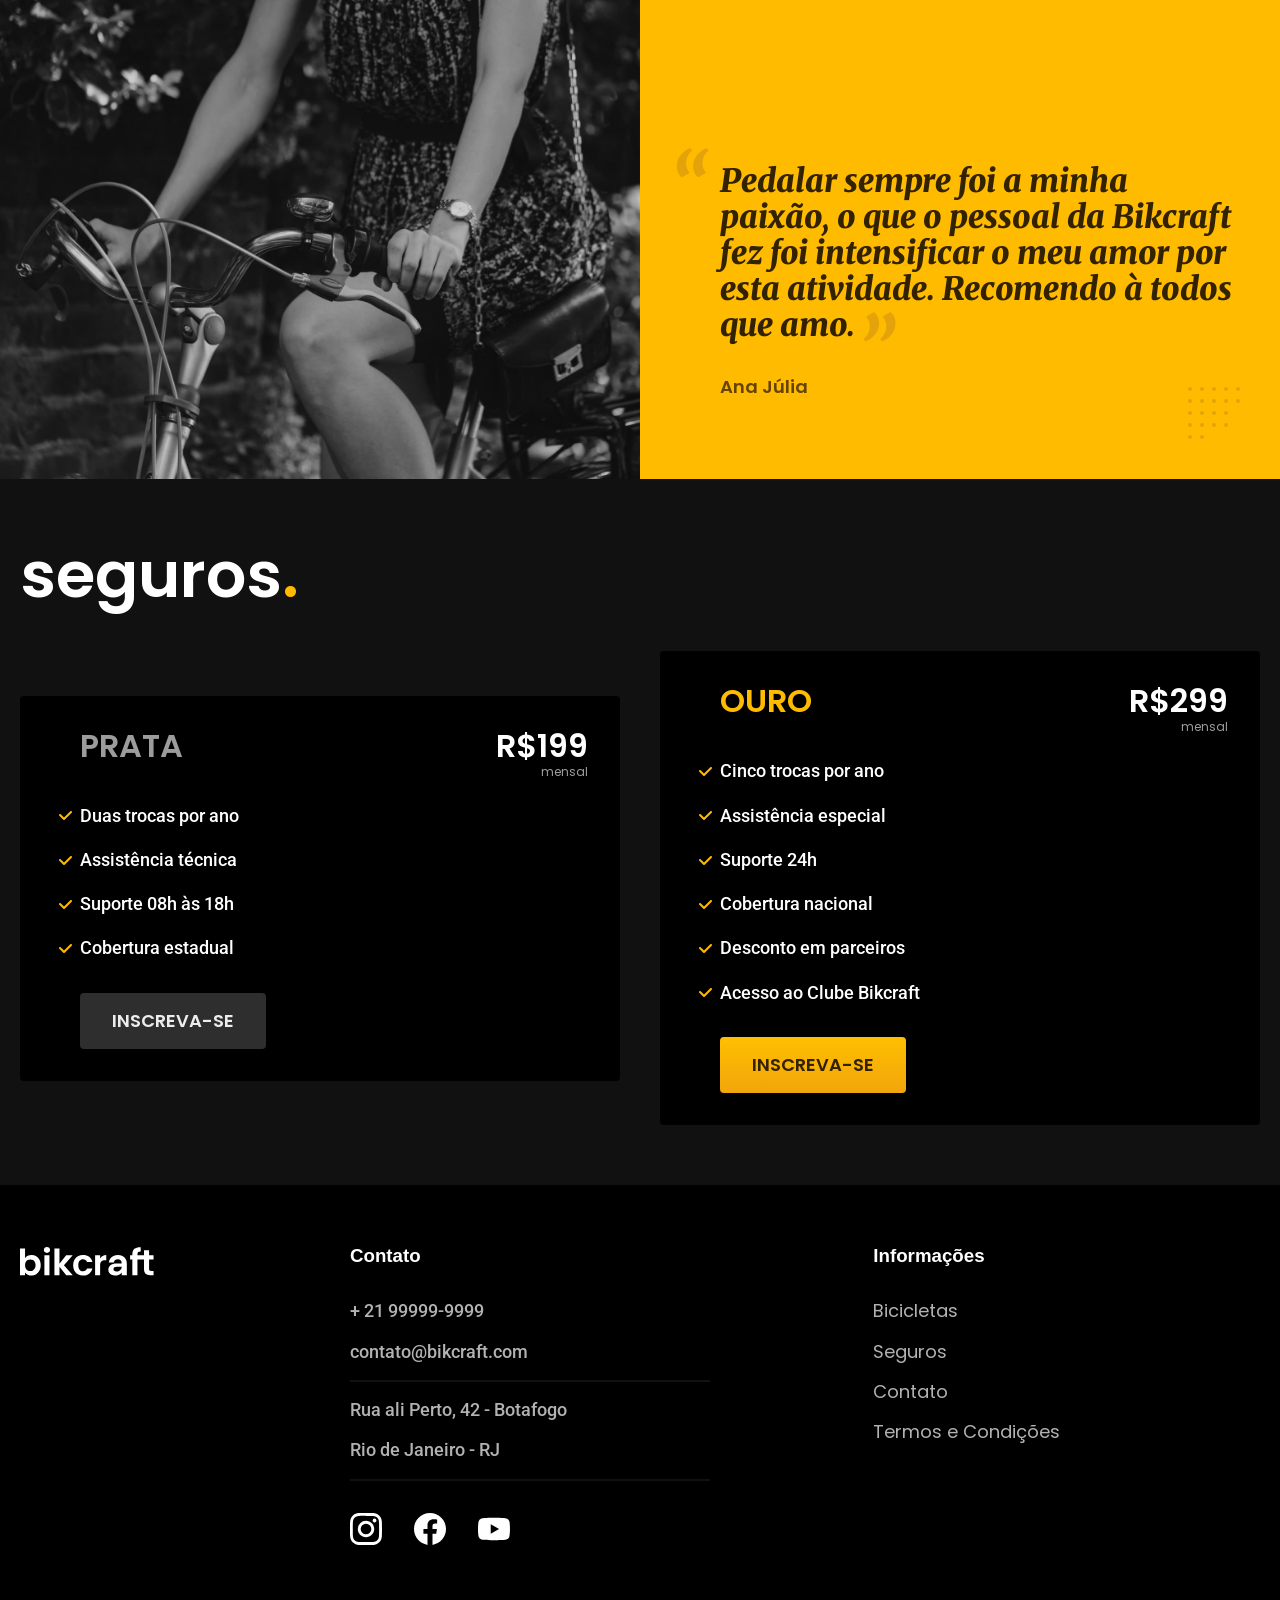
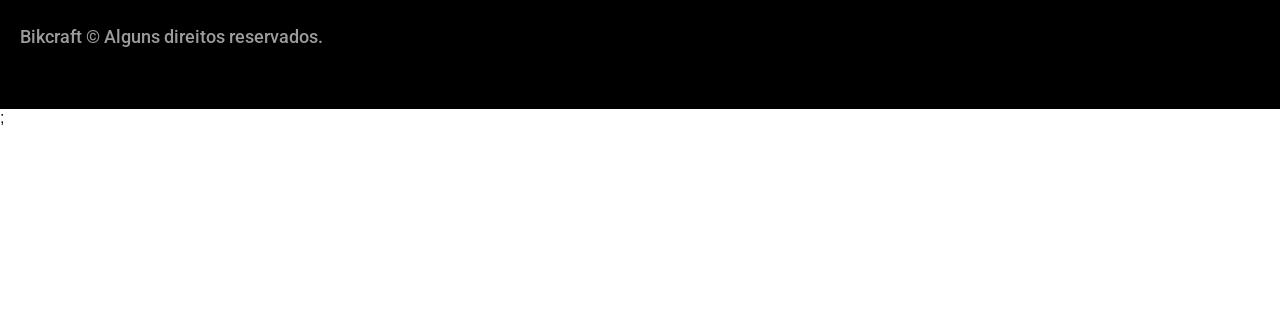
==== commit 0b0020e3: "plugin animar" ====
--- a/index.html
+++ b/index.html
@@ -36,11 +36,11 @@
   <main class="introducao-bg">
     <div class="introducao container">
       <div class="introducao-conteudo ">
-        <h1 class="font-1-xxl cor-0">Bicicletas feitas sob medida<span class="cor-p1">.</span></h1>
-        <p class="font-2-l cor-5">Bicicletas elétricas de alta precisão e qualidade, feitas sob medida para você. Explore o mundo na sua velocidade com a Bikcraft.</p>
-        <a class="botao" href="./bicicletas.html">Escolha a sua</a>
-      </div>
-      <picture>
+        <h1 class="font-1-xxl cor-0 fadeInDown" data-anime="200">Bicicletas feitas sob medida<span class="cor-p1">.</span></h1>
+        <p class="font-2-l cor-5 fadeInDown" data-anime="400">Bicicletas elétricas de alta precisão e qualidade, feitas sob medida para você. Explore o mundo na sua velocidade com a Bikcraft.</p>
+        <a class="botao" fadeInDown data-anime="600 " href="./bicicletas.html">Escolha a sua</a>
+      </div>
+      <picture data-anime="800" class="fadeInDown">
         <source media="(max-width: 800px)" srcset="./img/bicicletas/nimbus.jpg">
         <img src="./img/fotos/introducao.jpg" width="1280" height="1600" alt="bicicleta elétrica preta">
       </picture>
@@ -203,6 +203,9 @@
       <p class="footer-copy font-2-m cor-6">Bikcraft © Alguns direitos reservados.</p>
     </div>
   </footer>
+  <script src="./js/plugins/simple-anime.js"></script>;
+  <script src="./js/script.js"></script>
 </body>
 
+
 </html>
--- a/css/style.css
+++ b/css/style.css
@@ -1,6 +1,7 @@
 @import "./global/global.css";
 @import "./utilidades/tipografia.css";
 @import "./utilidades/cores.css";
+@import "./utilidades/animacao.css";
 
 @import "./global/header.css";
 @import "./global/footer.css";
--- a/css/style.css
+++ b/css/style.css
@@ -1,6 +1,7 @@
 @import "./global/global.css";
 @import "./utilidades/tipografia.css";
 @import "./utilidades/cores.css";
+@import "./utilidades/animacao.css";
 
 @import "./global/header.css";
 @import "./global/footer.css";
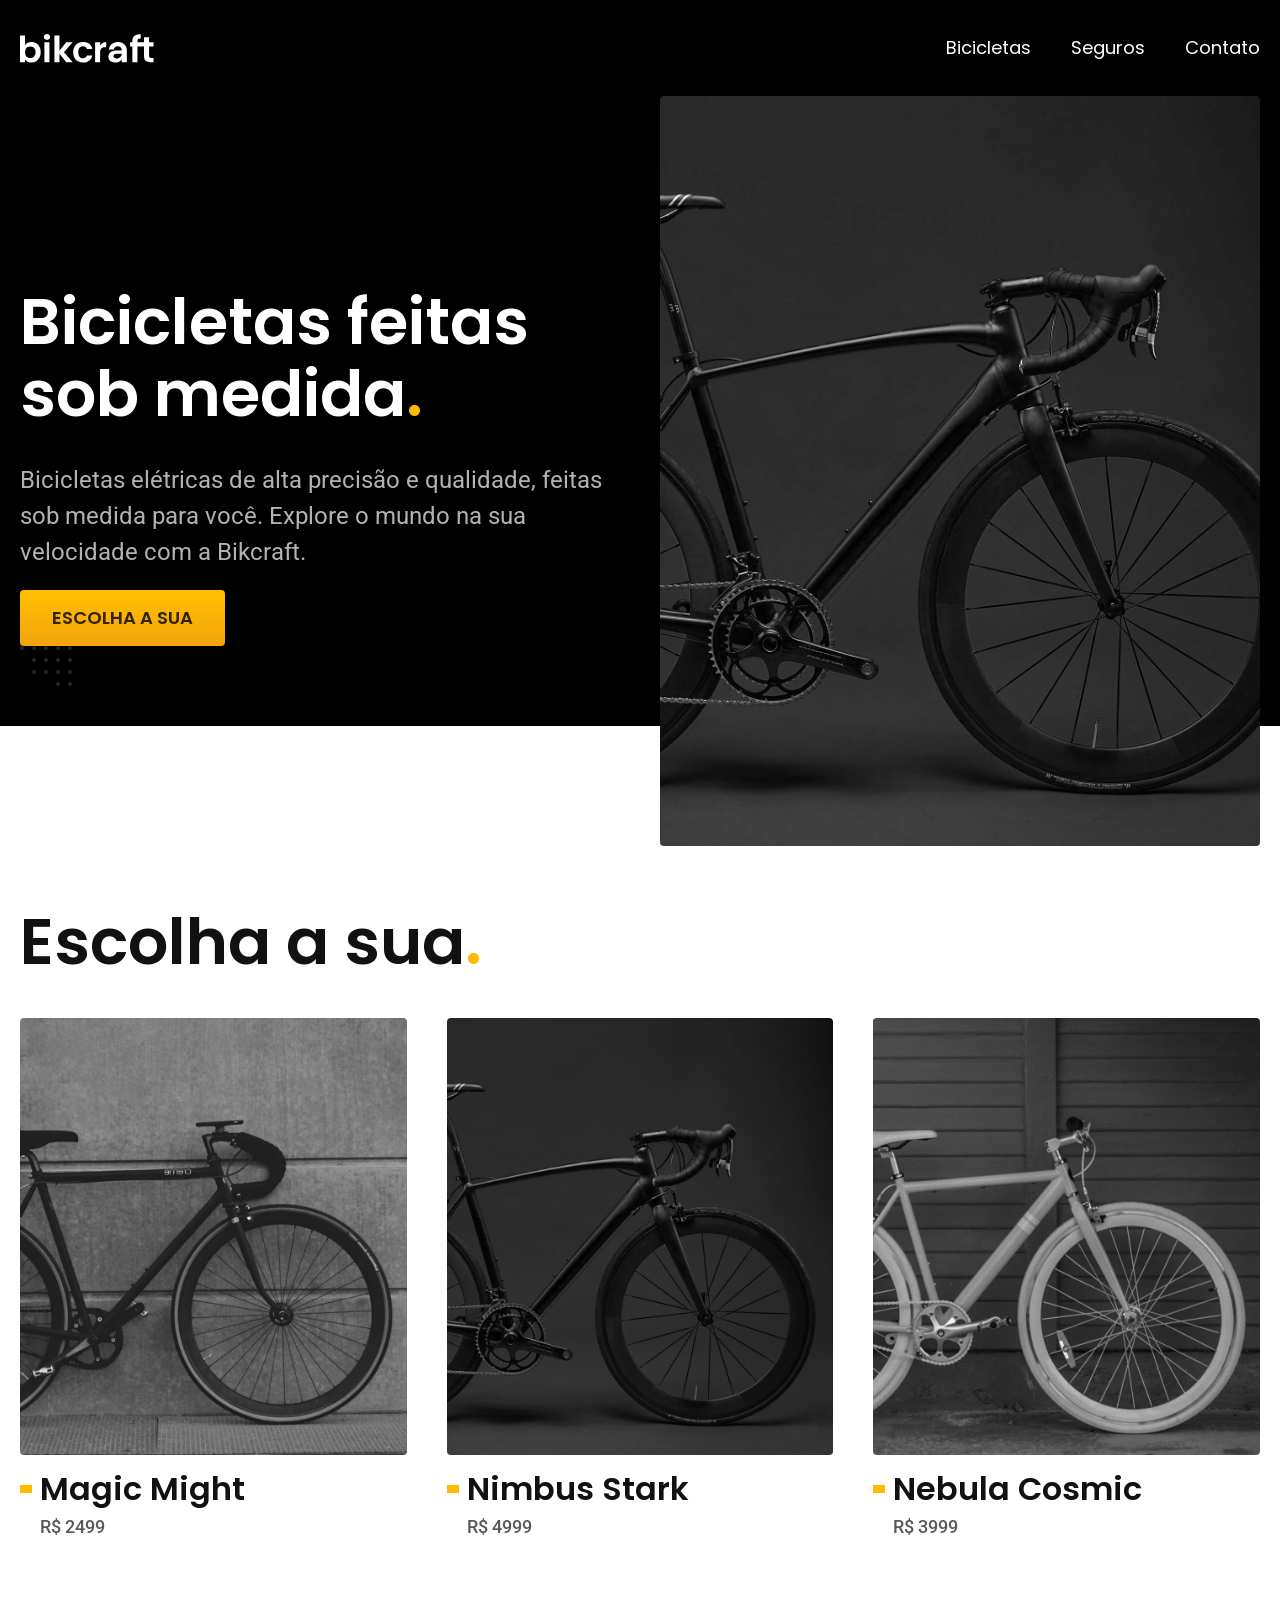
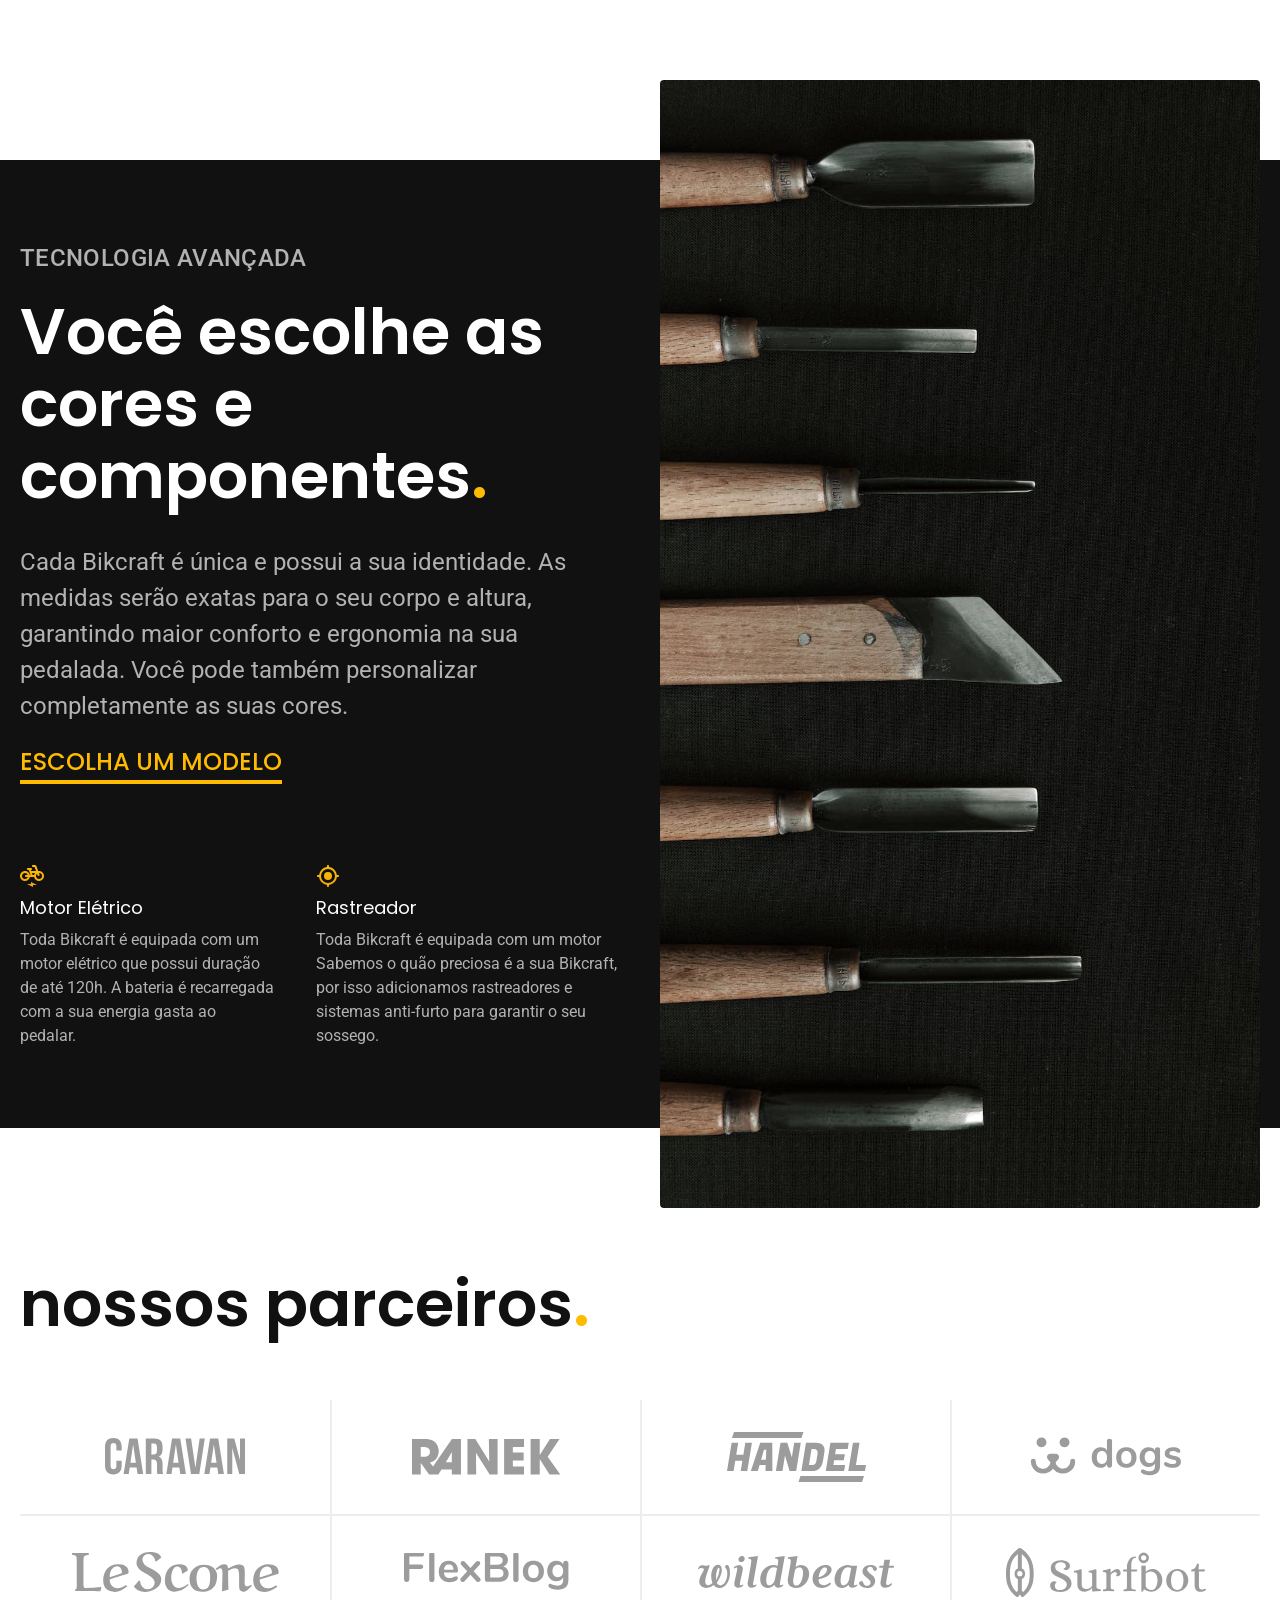
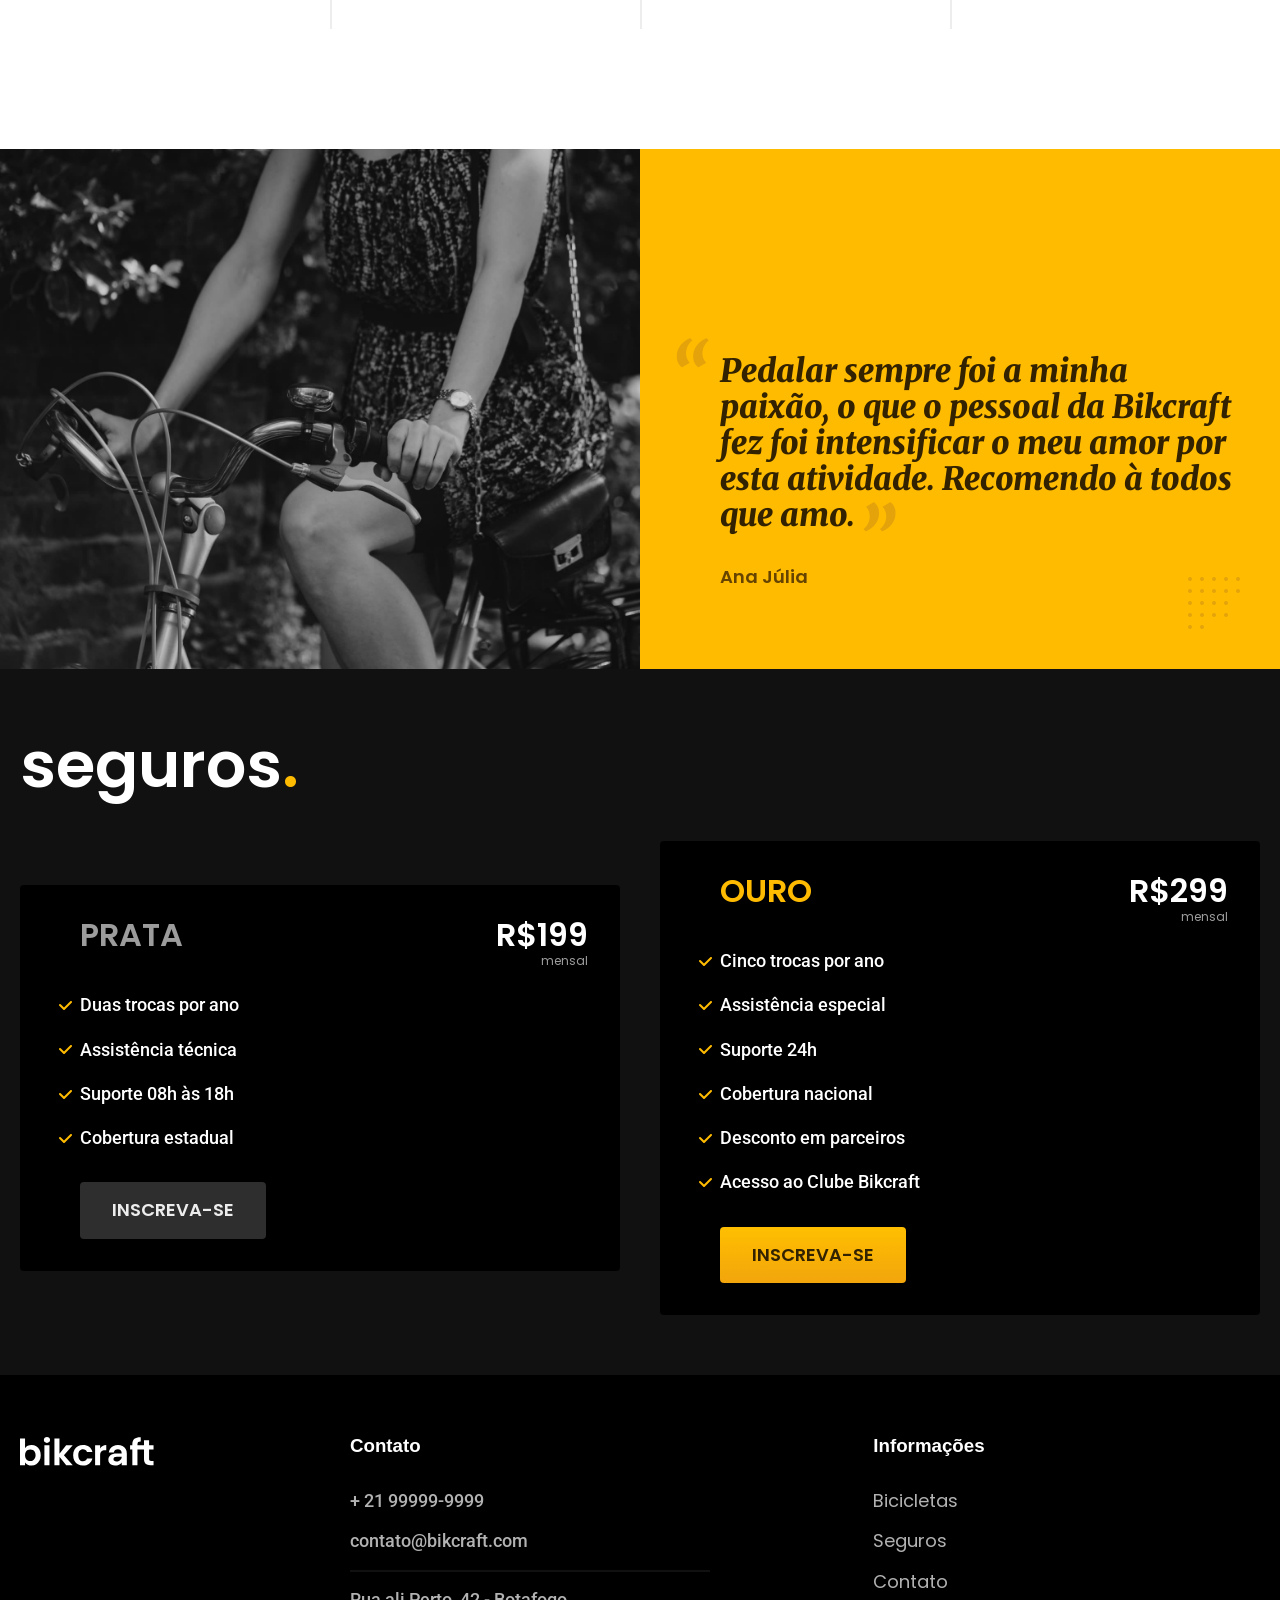
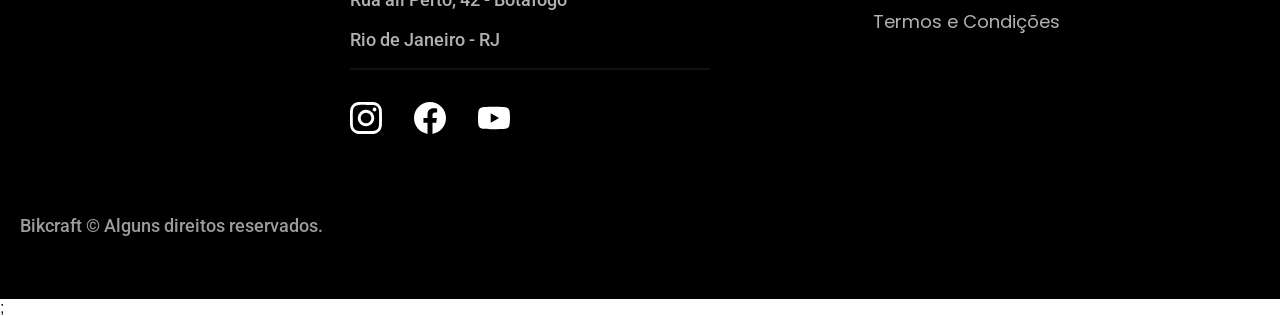
==== commit 4ccac2e8: "config com JS desativado" ====
--- a/index.html
+++ b/index.html
@@ -14,6 +14,7 @@
   <link rel="preconnect" href="https://fonts.gstatic.com" crossorigin>
   <link href="https://fonts.googleapis.com/css2?family=Merriweather:ital,wght@1,900&family=Poppins:wght@500;600&family=Roboto:wght@400;500&display=swap" rel="stylesheet">
 
+  <script>document.documentElement.classList.add('js');</script>
 </head>
 
 <body>
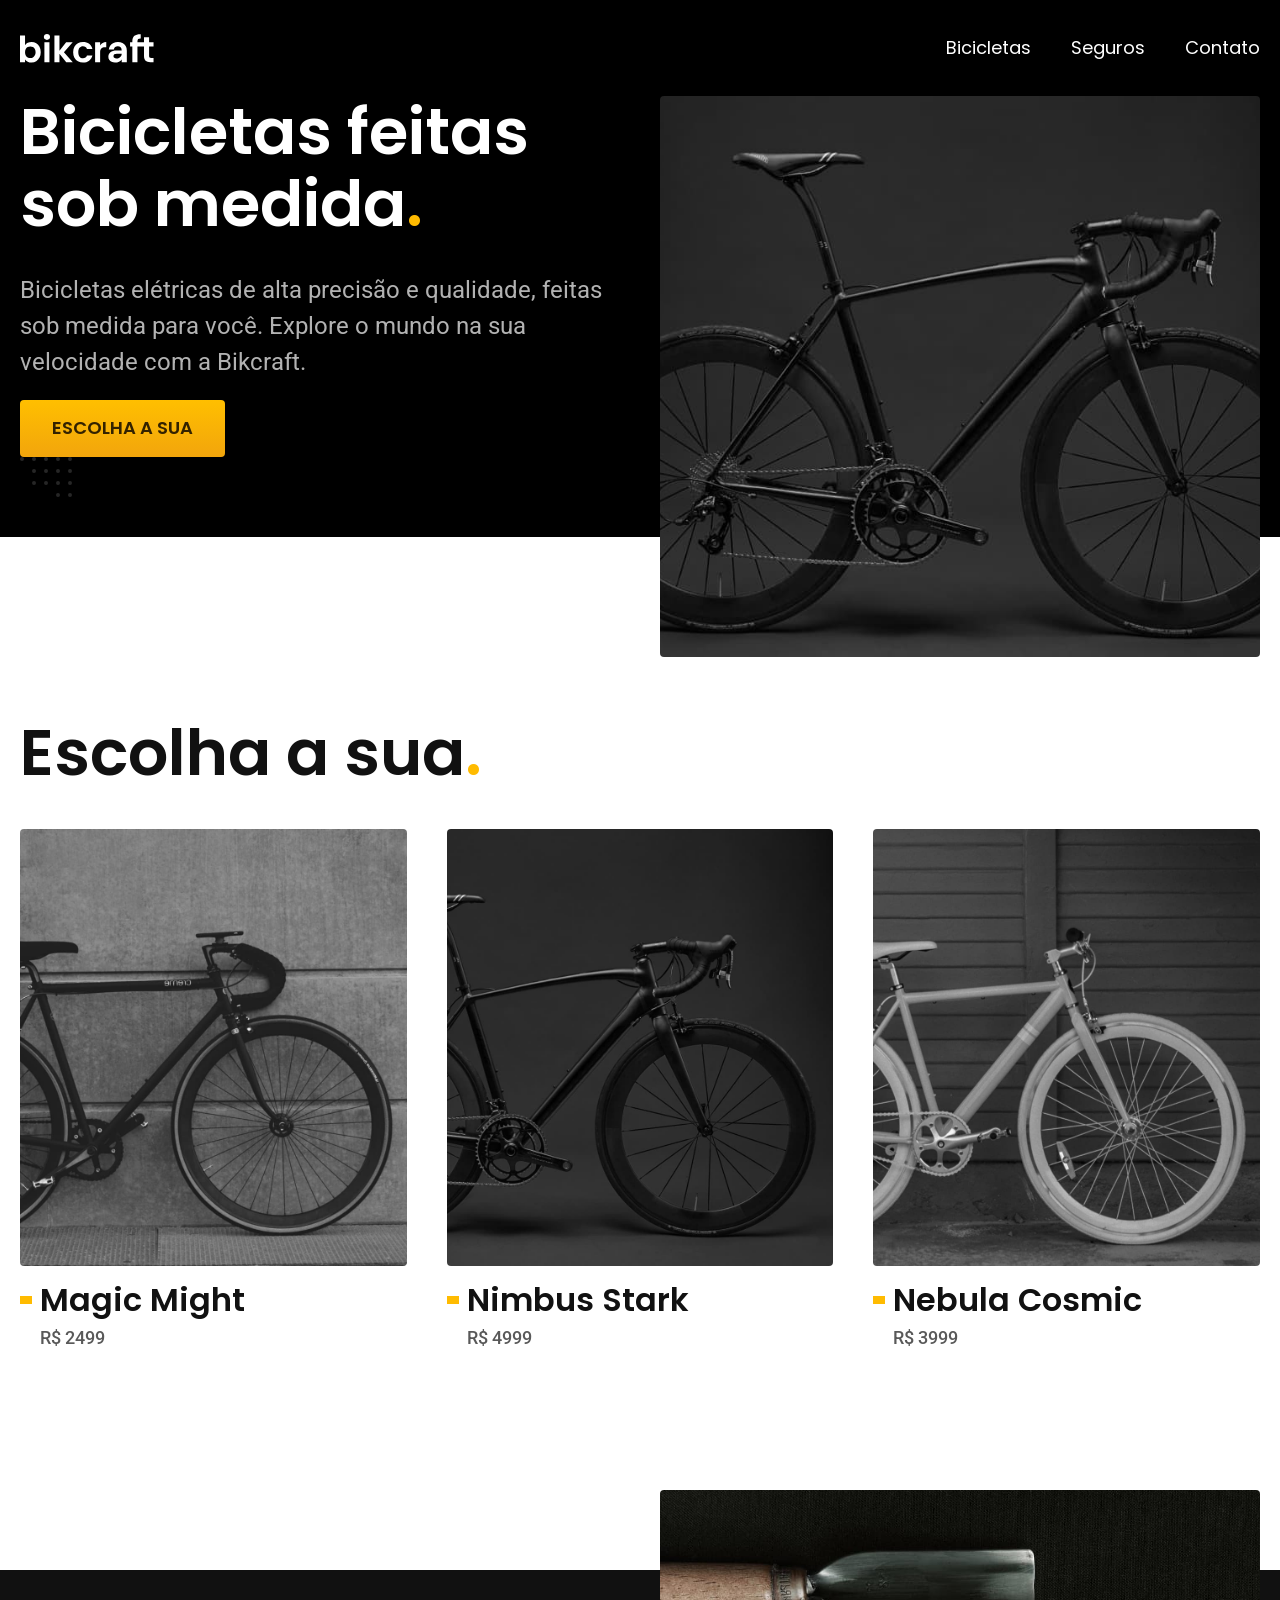
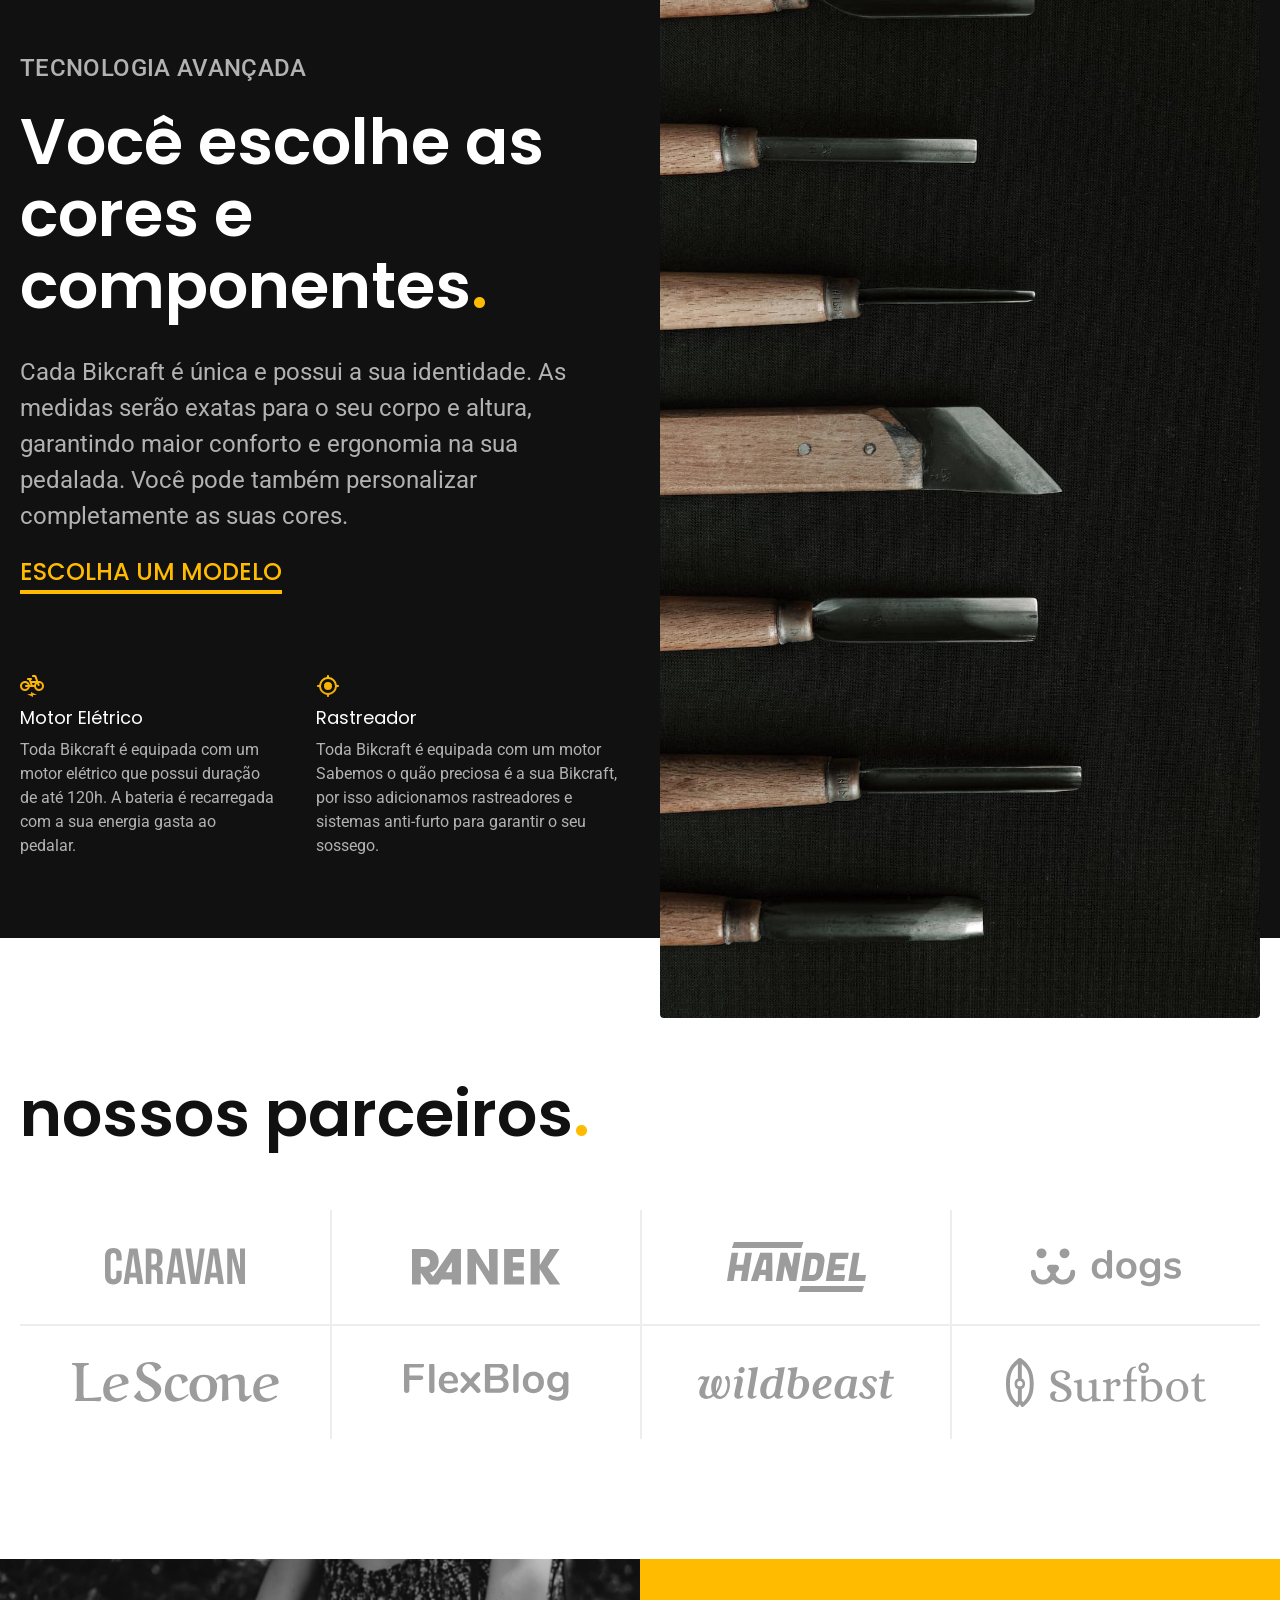
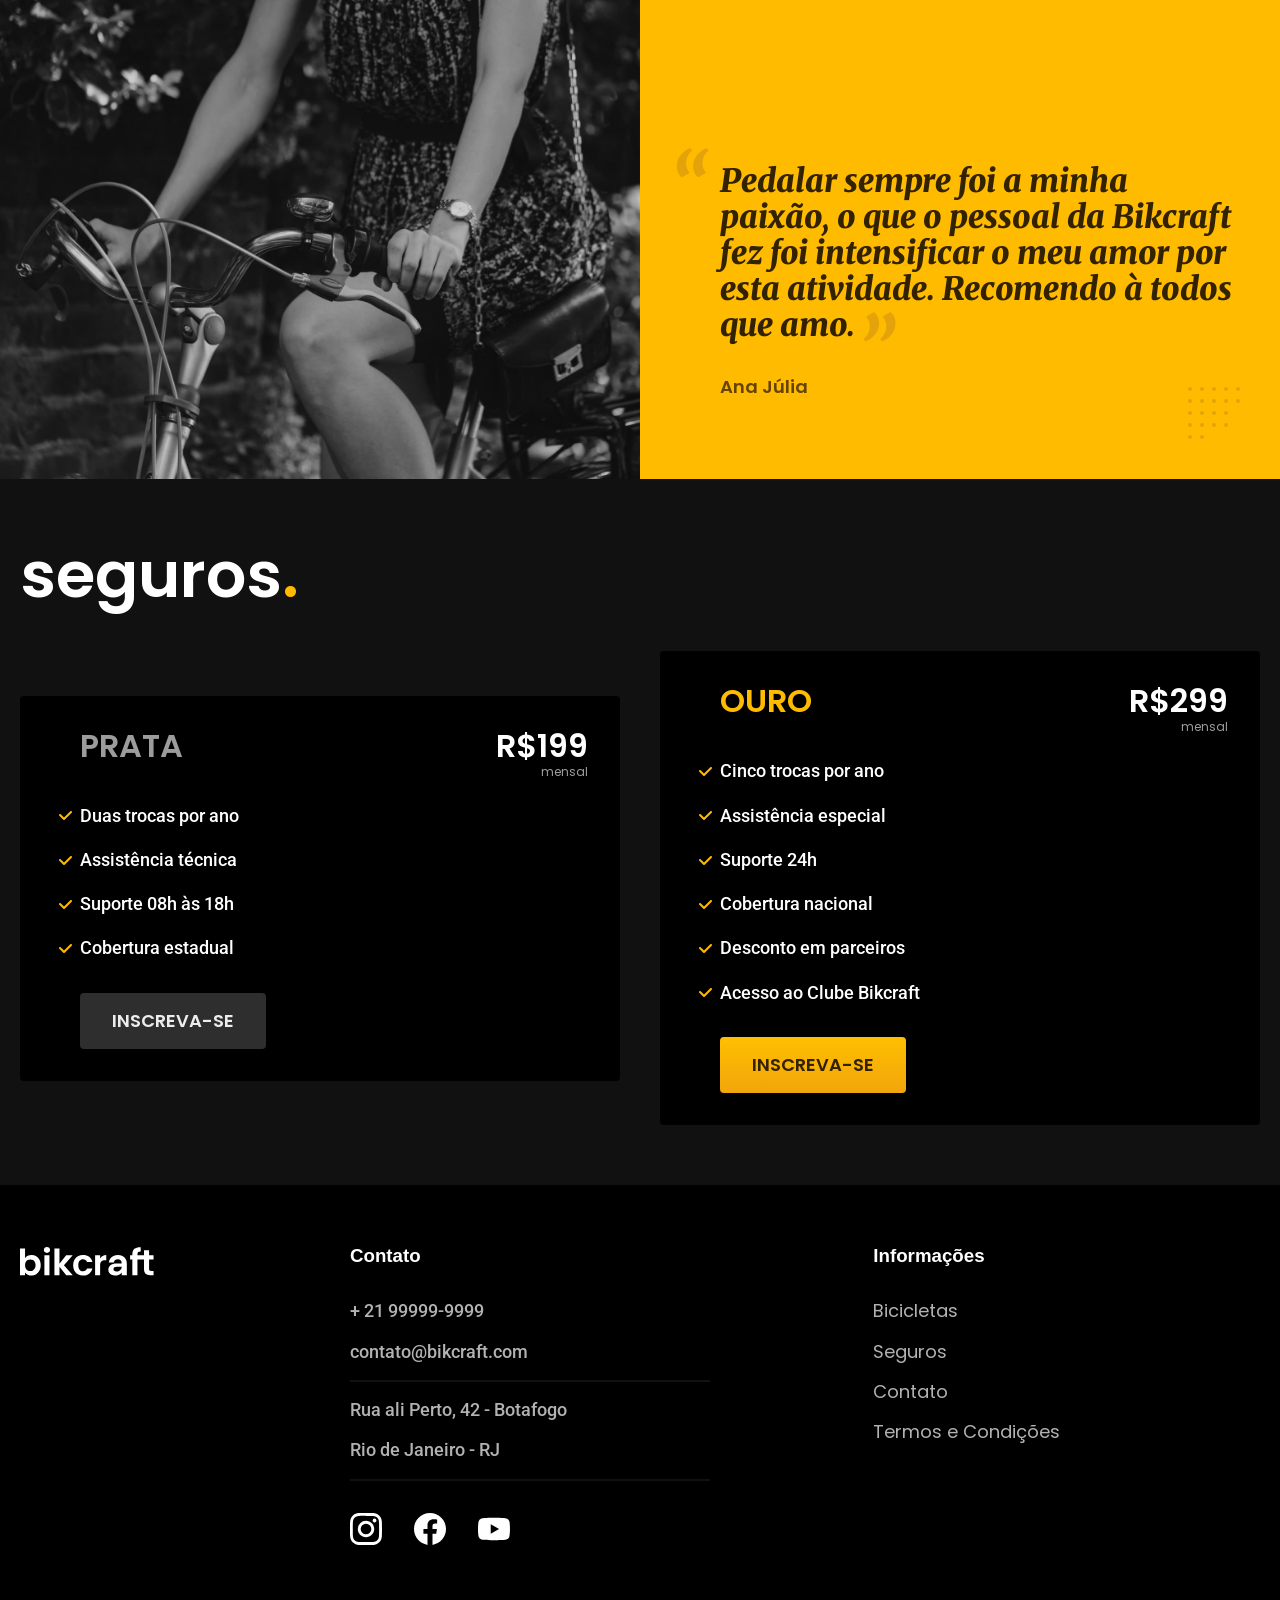
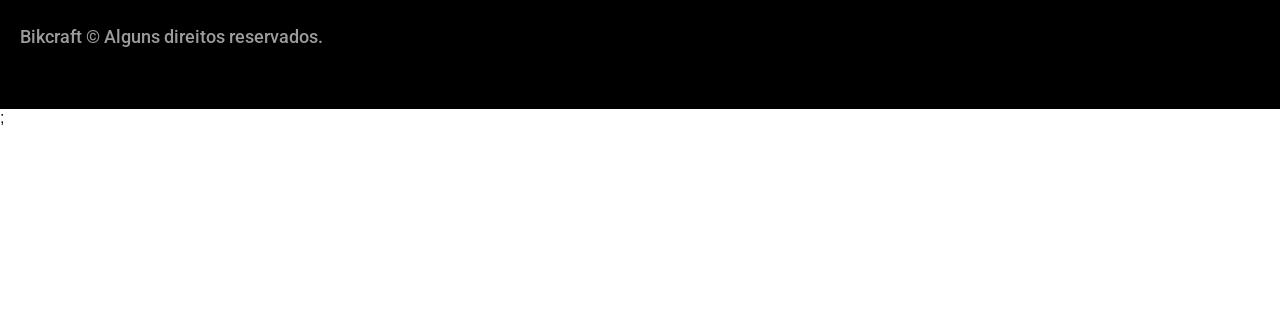
==== commit ca92f282: "otimizado para producao" ====
--- a/index.html
+++ b/index.html
@@ -7,8 +7,9 @@
   <title>Bikcraft - Bicicletas Elétricas</title>
   <meta name="description" content="Bicicletas elétricas de alta precisão e qualidade, feitas sob medida para você. Explore o mundo na sua velocidade com a Bikcraft">
 
-  <link rel="preload" href="./css/style.css" as="style">
-  <link rel="stylesheet" href="./css/style.css">
+  <link rel="icon" href="./favicon.svg" type="image/svg+xml">
+  <link rel="preload" href="./css/style.min.css" as="style">
+  <link rel="stylesheet" href="./css/style.min.css">
 
   <link rel="preconnect" href="https://fonts.googleapis.com">
   <link rel="preconnect" href="https://fonts.gstatic.com" crossorigin>
--- a/css/style.min.css
+++ b/css/style.min.css
@@ -0,0 +1 @@
+body{margin:0;font-family:Arial,Helvetica,sans-serif;color:#111}blockquote,dd,h1,h2,h3,h4,p,ul{margin:0}ul{padding:0;list-style:none}a{text-decoration:none;color:inherit}img{max-width:100%;height:auto;display:block}img[src$=".jpg"]{border-radius:4px}.font-1-xs{font:400 0.75rem/1.35 poppins,sans-serif}.font-2-xs{font:400 0.875rem/1.43 roboto,sans-serif}.font-1-s{font:400 1rem/1.5 poppins,sans-serif}.font-2-s{font:400 1rem/1.5 roboto,sans-serif}.font-1-m,.font-1-m-b{font:400 1.125rem/1.35 poppins,sans-serif}.font-1-m-b{font-weight:600}.font-2-m{font:500 1.125rem/1.35 roboto,sans-serif}.font-1-l{font:400 1.5rem/1.5 poppins,sans-serif}.font-2-l,.font-2-l-b{font:400 1.5rem/1.5 roboto,sans-serif}.font-2-l-b{font-weight:500;letter-spacing:.015em;text-transform:uppercase}.font-1-xl{font:600 2rem/1.125 poppins,sans-serif}.font-2-xl{font:500 2rem/1.125 roboto,sans-serif}.font-1-xxl{font:600 4rem/1.125 poppins,sans-serif}@media (max-width:1200px){.font-1-xxl{font-size:3rem}.font-2-l,.font-2-l-b{font-size:1.25rem}}@media (max-width:800px){.font-1-xxl{font-size:2rem}.font-1-xl,.font-2-xl{font-size:1.5rem}}:root{--cor-0:#ffffff;--cor-1:#f7f7f7;--cor-2:#ededed;--cor-3:#dedede;--cor-4:#cccccc;--cor-5:#b2b2b2;--cor-6:#9c9c9c;--cor-7:#717171;--cor-8:#595959;--cor-9:#404040;--cor-10:#2e2e2e;--cor-11:#111111;--cor-12:#000000;--cor-p1:#ffbb00;--cor-p2:#e4a30b;--cor-p3:#a66f00;--cor-p4:#664400;--cor-p5:#332200}.cor-0{color:var(--cor-0)}.cor-1{color:var(--cor-1)}.cor-2{color:var(--cor-2)}.cor-3{color:var(--cor-3)}.cor-4{color:var(--cor-4)}.cor-5{color:var(--cor-5)}.cor-6{color:var(--cor-6)}.cor-7{color:var(--cor-7)}.cor-8{color:var(--cor-8)}.cor-9{color:var(--cor-9)}.cor-10{color:var(--cor-10)}.cor-11{color:var(--cor-11)}.cor-12{color:var(--cor-12)}.cor-p1{color:var(--cor-p1)}.cor-p2{color:var(--cor-p2)}.cor-p3{color:var(--cor-p3)}.cor-p4{color:var(--cor-p4)}.cor-p5{color:var(--cor-p5)}.js .fadeInDown{transform:translate3d(0,-20px,0)}.js .fadeInUp{transform:translate3d(0,20px,0)}.js .fadeInRight{transform:translate3d(20px,0,0)}.js .fadeInLeft{transform:translate3d(-20px,0,0)}.js [data-anime]{opacity:0}.js .anime{opacity:1;transform:none;transition:transform .8s,opacity .8s}.header-bg{background-color:var(--cor-12)}.header{display:flex;flex-wrap:wrap;gap:20px;justify-content:space-between;align-items:center;padding-top:20px;padding-bottom:20px}.header-menu{display:flex;flex-wrap:wrap;gap:40px}.header-menu a{display:inline-block;padding:16px 0;position:relative}.header-menu a:after{content:"";display:block;height:2px;width:0;background:var(--cor-0);margin-top:4px;transition:.3s;position:absolute}.header-menu a.ativo::after,.header-menu a:hover::after{width:100%}@media (max-width:800px){.header-menu{gap:20px}.header-menu a{background:var(--cor-11);padding:12px 16px;border-radius:4px}.header-menu a:hover{background:var(--cor-10)}.header-menu a:after{display:none}}@media (max-width:600px){.header-menu{gap:12px}.header-menu a{padding:8px 12px;font-size:14px}}.footer-bg{background-color:var(--cor-12)}.footer{display:grid;grid-template-columns:3fr 5fr 4fr;gap:40px;padding-top:60px;padding-bottom:60px}.footer h3{margin-bottom:32px}.footer-contato ul{margin-bottom:32px}.footer li{margin-bottom:16px}.footer-contato li:nth-child(2n)::after{content:"";display:block;max-width:360px;height:2px;background:var(--cor-11);margin-top:16px}.footer-redes{display:flex;gap:32px}.footer a:hover{color:var(--cor-0)}.footer-copy{grid-column:1/-1;margin-top:40px}@media (max-width:800px){.footer>img{display:none}.footer{grid-template-columns:1fr 1fr}}@media (max-width:600px){.footer{grid-template-columns:1fr;gap:60px}.footer-copy{margin-top:0}}.container{box-sizing:border-box;max-width:1200;padding-left:20px;padding-right:20px;margin-left:auto;margin-right:auto}.botao{display:inline-block;padding:16px 32px;background:linear-gradient(#ffbf00,#f2a50c);border-radius:4px;box-shadow:0 1px 2px 0 rgba(0,0,0,.1);text-transform:uppercase;color:var(--cor-p5);font:600 1.125rem/1.35 poppins,sans-serif;max-width:max-content;border:none;cursor:pointer}.botao:hover{background:linear-gradient(#ffb60d,#e59317)}.botao.secundario{background:var(--cor-10);color:var(--cor-2)}.botao.seta{display:flex;align-items:center}.botao.seta::after{content:"";display:inline-block;width:18px;height:10px;margin-left:12px;background:url("../img/icones/seta.svg");transition:transform .2s}.botao.seta:hover::after{transform:translateX(4px)}.botao.secundario:hover{background:var(--cor-9)}@media (max-width:600px){.botao{padding:12px 16px;font-size:1rem}}.link{display:inline-block;color:var(--cor-p1);font:500 1.5rem/1.5 poppins,sans-serif;text-transform:uppercase}.link::after{content:"";display:block;height:4px;width:100%;background:currentColor;transition:width .3s}.link:hover{color:var(--cor-0)}.titulo-bg{padding-top:60px;padding-bottom:60px;background-color:var(--cor-11)}.titulo{background:url("../img/dec/top-right.svg") no-repeat top right 20px}.titulo p{margin-bottom:4px}@media (max-width:800px){.titulo-bg{padding-top:40px;padding-bottom:40px}.titulo p{font-size:1rem;text-transform:lowercase;font-weight:400}}.form{display:grid;grid-template-columns:1fr 1fr;gap:20px}.form label{display:block;font:400 1rem/1.5 Poppins,sans-serif;margin-bottom:4px}.form .col-2{grid-column:span 2}.form input[type=email],.form input[type=text],.form textarea{font:400 1rem/1.5 roboto,sans-serif;background:var(--cor-1);border:1px solid var(--cor-2);padding:12px;border-radius:4px;width:100%;box-sizing:border-box}.form input[type=email]:focus,.form input[type=text]:focus,.form textarea:focus{outline:0;border-color:var(--cor-p1);background:var(--cor-0);box-shadow:0 0 0 2px #fea}@media (max-width:600px){.form{grid-template-columns:1fr}.form .col-2{grid-column:1}}.introducao-bg{background:var(--cor-12) url("../img/dec/bottom-left.svg") no-repeat bottom 160px left 20px;box-shadow:inset 0 -120px var(--cor-0)}.introducao{display:grid;grid-template-columns:1fr 1fr;gap:0 40px}.introducao-conteudo{align-self:end;padding-bottom:200px}.introducao img{width:100%;height:100%;object-fit:cover;border-radius:4px}.introducao h1{margin-bottom:32px}.introducao p{margin-bottom:20px}@media (max-width:800px){.introducao-bg{background:var(--cor-11);padding-top:40px;box-shadow:inset 0 -60px var(--cor-0)}.introducao{grid-template-columns:1fr;gap:32px}.introducao-conteudo{padding-bottom:0}.introducao h1{margin-bottom:16px}.introducao img{height:300px;width:100%}}.tecnologia-bg{background-color:var(--cor-11);box-shadow:inset 0 80px var(--cor-0),inset 0 -80px var(--cor-0)}.tecnologia{display:grid;grid-template-columns:1fr 1fr;gap:40px}.tecnologia-imagem img{width:100%;height:100%;object-fit:cover;object-position:left}.tecnologia-conteudo{padding-top:160px;padding-bottom:160px}.tecnologia-conteudo>span{display:block;margin-bottom:20px}.tecnologia-conteudo h2{margin-bottom:32px}.tecnologia-conteudo>p{margin-bottom:20px}.tecnologia-conteudo a{margin-bottom:80px}.tecnologia-vantagens{display:flex;gap:40px}.tecnologia-vantagens h3{margin-bottom:8px;width:max-content}.tecnologia-vantagens img{width:24px;margin-bottom:8px}@media (max-width:800px){.tecnologia-bg{box-shadow:initial}.tecnologia{grid-template-columns:1fr}.tecnologia-conteudo{padding-top:60px;padding-bottom:60px}.tecnologia-imagem{display:none}.tecnologia a{margin-bottom:60px}}@media (max-width:600px){.tecnologia-vantagens{flex-direction:column}}.parceiros{padding-top:60px;padding-bottom:120px}.parceiros h2{margin-bottom:60px}.parceiros ul{padding:0 20px;max-width:1400px;display:grid;grid-template-columns:repeat(4,1fr);margin:0 auto}.parceiros li{display:flex;padding:32px;border-left:2px solid var(--cor-2)}.parceiros img{margin:auto}.parceiros li:first-child,.parceiros li:nth-child(5){border-left:none}.parceiros li:nth-child(n+5){border-top:2px solid var(--cor-2)}@media (max-width:800px){.parceiros{padding-bottom:60px}.parceiros li{display:flex;padding:20px}.parceiros h2{margin-bottom:20px}.parceiros ul{grid-template-columns:repeat(2,1fr)}.parceiros li:nth-child(n+3){border-top:2px solid var(--cor-2)}.parceiros li:nth-child(odd){border-left:none}}.depoimento{display:grid;grid-template-columns:1fr 1fr;background-color:var(--cor-p1);overflow:hidden}.depoimento img{width:100%;height:100%;object-fit:cover;border-radius:0}.depoimento-conteudo{padding:40px 40px 80px 80px;align-self:end;background:url("../img/dec/bottom-right-p.svg") no-repeat bottom 40px right 40px}.depoimento-conteudo p{max-width:32ch;font-family:Merriweather,serif;font-style:italic;font-weight:900;margin-bottom:32px;position:relative}.depoimento p::after,.depoimento p::before{font-size:5rem;color:var(--cor-p2);position:absolute}.depoimento p::before{content:"“";left:-50px;top:-20px}.depoimento p::after{content:"”"}@media (min-width:1200px){.depoimento img{max-height:520px}}@media (max-width:800px){.depoimento{grid-template-columns:1fr;text-align:center}.depoimento img{max-height:200px}.depoimento-conteudo{padding:40px 20px;justify-self:center}}.bicicletas-lista{padding-top:60px;padding-bottom:120px}.bicicletas-lista h2{margin-bottom:40px}.bicicletas-lista ul{display:flex;gap:40px;padding:0 20px 20px 20px;max-width:1400px;margin-left:auto;margin-right:auto;overflow-x:auto;-webkit-overflow-scrolling:touch}#bicicleta .bicicletas-lista ul{padding:0 0 20px 0}.bicicletas-lista li{flex:1;min-width:280px}.bicicletas-lista a{display:block}.bicicletas-lista img{margin-bottom:16px}.bicicletas-lista h3{margin-bottom:8px;display:flex;align-items:center}.bicicletas-lista h3::before{content:"";display:inline-block;height:8px;width:12px;margin-right:8px;background-color:var(--cor-p1);transition:width .2s}.bicicletas-lista a:hover h3::before{width:24px}.bicicletas-lista li span{padding-left:20px}@media (max-width:800px){.bicicletas-lista{padding-bottom:60px}.bicicletas-lista ul{gap:20px}}.bicicletas-bg{background:linear-gradient(to right,var(--cor-0) 30%,var(--cor-11) 0)}.bicicletas{display:grid;grid-template-columns:1fr 1fr;gap:40px;padding-top:60px;padding-bottom:60px;background:url("../img/dec/top-right.svg") no-repeat top 40px right 20px}.bicicletas-imagem{display:grid}.bicicletas-imagem img{grid-area:1/1}.bicicletas-imagem span{grid-area:1/1;place-self:start end;margin-top:20px;background:var(--cor-12);display:inline-block;padding:8px 16px 8px 8px;border-radius:4px 0 0 4px}.bicicletas-conteudo{display:grid;grid-template-columns:1fr auto;align-content:start}.bicicletas h2,.bicicletas p{grid-column:1/-1}.bicicletas h2{margin-bottom:20px}.bicicletas h2::before{content:"";display:block;width:12px;height:8px;background-color:var(--cor-p1);margin-bottom:8px}.bicicletas p{margin-bottom:32px}.bicicletas a{place-self:end}.bicicletas li{display:flex;align-items:center}.bicicletas ul{display:grid;gap:16px}.bicicletas-conteudo img{width:24px;margin-right:8px}@media (max-width:800px){.bicicletas-bg{background:var(--cor-11)}.bicicletas{grid-template-columns:1fr;gap:20px;padding-top:40px;padding-bottom:40px}}@media (max-width:600px){.bicicletas-conteudo{grid-template-columns:1fr}.bicicletas ul{font-size:1rem;grid-template-columns:1fr 1fr;margin-bottom:32px}.bicicletas a{place-self:start}}.bicicleta{display:grid;grid-template-columns:1fr 1fr;align-items:start;gap:40px;padding-top:60px;padding-bottom:60px}#bicicleta .titulo p{text-transform:uppercase}.bicicleta-imagens{display:flex;flex-wrap:wrap;gap:20px}.bicicleta-imagens img{flex:1;min-width:200px}.bicicleta-imagens img:first-child{min-width:100%}.bicicleta-conteudo>p{margin-bottom:32px}.bicicleta-comprar{display:grid;grid-template-columns:max-content auto;align-items:center;justify-items:start;gap:8px 12px;margin-bottom:40px}.bicicleta-comprar a{grid-row:span 2}.bicicleta-comprar span{display:flex;align-items:center;background-color:var(--cor-12);padding:4px 8px;border-radius:4px;gap:8px}.bicicleta-conteudo h2{text-transform:uppercase;letter-spacing:.15em;margin-bottom:12px}.bicicleta-ficha,.bicicleta-informacoes{padding:32px;background-color:var(--cor-12);border-radius:4px}.bicicleta-informacoes{margin-bottom:40px;display:grid;grid-template-columns:1fr 1fr;gap:32px}.bicicleta-informacoes img{width:24px;margin-bottom:8px}.bicicleta-informacoes h3{margin-bottom:8px}.bicicleta-ficha li{padding:4px 0;display:flex;justify-content:space-between;border-bottom:1px solid var(--cor-11)}.bicicleta-ficha li:last-child{border-bottom:none}.bicicleta-ficha span{color:var(--cor-6)}@media (max-width:800px){.bicicleta{grid-template-columns:1fr;padding-top:40px;padding-bottom:40px}.bicicleta-imagens{grid-row:2}}@media (max-width:400px){.bicicleta-informacoes{grid-template-columns:1fr}.bicicleta-comprar{grid-template-columns:1fr}}.seguro-bg{background-color:var(--cor-11);box-shadow:inset 0 120px var(--cor-0),inset 0 -120px var(--cor-12)}.seguro{display:grid;grid-template-columns:1fr 1fr;gap:40px}.seguro-imagem img{width:100%;height:100%;object-fit:cover}.seguro-conteudo{padding-top:180px;padding-bottom:180px}.seguro h2{margin-bottom:32px}.seguro p{margin-bottom:20px}@media (max-width:800px){.seguro-bg{box-shadow:inset 0 -60px var(--cor-12)}.seguro{grid-template-columns:1fr}.seguro-conteudo{grid-row:1;padding-top:40px;padding-bottom:0}}.seguros-bg{background:var(--cor-11)}.seguros{padding-top:60px;padding-bottom:60px;display:grid;grid-template-columns:1fr 1fr;gap:40px;align-items:center}#seguros .seguros{padding-top:0}.seguros h2{grid-column:1/-1}.seguros-item{background-color:var(--cor-12);padding:32px 32px 32px 60px;display:grid;grid-template-columns:1fr auto;border-radius:4px}.seguros-item h3{margin-bottom:40px}.seguros-item span{grid-column:2;display:block;text-align:right}.seguros-item ul{grid-column:1/-1;margin-bottom:32px}.seguros-item li{display:flex;align-items:center;position:relative}.seguros-item li+li{margin-top:20px}.seguros-item li::before{content:"";display:inline-block;width:13px;height:9px;background-image:url("../img/icones/lista.svg");position:absolute;left:-21px}.seguros-item a{grid-column:1/-1}@media (max-width:800px){.seguros{grid-template-columns:1fr}}.vantagens-bg{background-color:var(--cor-12)}.vantagens{padding-top:120px;padding-bottom:120px}.vantagens h2{margin-bottom:60px}.vantagens ul{display:grid;grid-template-columns:repeat(auto-fit,minmax(280px,max-content));gap:40px 80px}.vantagens h3,.vantagnes img{margin-bottom:8px}@media (max-width:800px){.vantagens{padding-top:60px;padding-bottom:60px}.vantagens h2{margin-bottom:40px}.vantagens ul{gap:20px}}.perguntas{padding-top:120px;padding-bottom:120px}.perguntas h2{margin-top:60px}.perguntas dl>div{padding:20px;border-radius:4px}.perguntas dl>div:nth-child(odd){background-color:var(--cor-1)}.perguntas button{display:grid;grid-template-columns:auto 1fr auto;align-items:center;gap:8px;cursor:pointer;border:none;background:0 0;width:100%;text-align:left}.perguntas button::before{content:"";display:inline-block;width:12px;height:8px;background-color:var(--cor-p1)}.perguntas button::after{content:"";display:inline-block;width:14px;height:6px;background:url("../img/icones/seta-abrir.svg");transition:.3s}.perguntas button:hover::after,.perguntas button[aria-expanded=true]::after{transform:rotate(180deg)}.js .perguntas dd{display:none}.js .perguntas dd.ativa{display:block}.perguntas dd{padding-left:20px;padding-top:16px;max-width:80ch}@media (max-width:800px){.perguntas{padding-top:60px;padding-bottom:60px}.perguntas h2{margin-bottom:40px}}#contato{background:linear-gradient(var(--cor-11) 600px,var(--cor-1) 0)}.contato{display:grid;grid-template-columns:5fr 7fr}.contato-dados,.contato-formulario{padding:60px;box-shadow:0 1px 2px rgba(0,0,0,.1)}.contato-dados{border-radius:5px 0 0 5px;background:var(--cor-12) url("../img/dec/bottom-left.svg") no-repeat bottom 20px left 20px}.contato-formulario{border-radius:0 5px 5px 0;background:var(--cor-0) url("../img/dec/bottom-right-p.svg") no-repeat bottom 20px right 20px}.contato-dados h2{margin-bottom:60px}.contato-endereco{margin-bottom:32px;padding-left:28px;background:url(../img/icones/local.svg) no-repeat 0 2px}.contato-endereco p{margin-bottom:8px}.contato-meios a{display:block;max-width:max-content;margin-bottom:8px;padding-left:28px}.contato-meios a:hover{color:var(--cor-0)}.contato-meios a:first-child{background:url("../img/icones/email.svg") no-repeat 0 2px}.contato-meios a:nth-child(2){margin-bottom:32px}.contato-meios a:nth-child(3){background:url("../img/icones/telefone.svg") no-repeat 0 2px;margin-bottom:60px}.contato-redes{display:flex;gap:32px;padding-left:28px}@media (max-width:800px){.contato{grid-template-columns:1fr}.contato-dados,.contato-formulario{padding:20px}.contato-dados{border-radius:5px 5px 0 0;background:var(--cor-12)}.contato-formulario{border-radius:0 0 5px 5px}.contato-dados h2,.contato-meios a:nth-child(3){margin-bottom:32px}.contato-redes{margin-bottom:12px}}.lojas{display:grid;grid-template-columns:1fr 1fr;gap:0 40px;padding-top:120px;padding-bottom:120px}.lojas h2{grid-column:1/-1;margin-bottom:60px}.lojas img{border-radius:4px 4px 0 0}.lojas-item{border-radius:4px;background:var(--cor-0);box-shadow:0 1px 2px rgba(0,0,0,.1)}.lojas-conteudo{display:grid;grid-template-columns:1fr 1fr;gap:32px 16px;padding:32px}.lojas-conteudo h3,.lojas-tempo{grid-column:1/-1}.lojas-dados{display:grid;gap:8px;border-left:2px solid var(--cor-2);padding-left:12px}.lojas-tempo{display:flex;align-items:center;gap:8px}@media (max-width:800px){.lojas{gap:20px;padding-top:60px;padding-bottom:60px}.lojas h2{margin-bottom:32px}.lojas-conteudo{grid-template-columns:1fr}}@media (max-width:600px){.lojas{grid-template-columns:1fr}}.orcamento{background:linear-gradient(var(--cor-11) 600px,var(--cor-1) 0)}.orcamento{display:grid;grid-template-columns:5fr 7fr;padding-bottom:120px}.orcamento h2{text-transform:uppercase;position:relative;display:flex;align-items:center}.orcamento h2::before{content:"";display:inline-block;width:4px;height:8px;background-color:var(--cor-p1);position:absolute;left:-12px}.orcamento-dados,.orcamento-produto{padding:60px;box-shadow:0 1px 2px rgba(0,0,0,.1)}.orcamento-produto{border-radius:5px 0 0 5px;background:var(--cor-12) url("../img/dec/bottom-left.svg") no-repeat bottom 20px left 20px;display:grid;grid-template-columns:1fr 1fr;gap:20px;align-content:start}.orcamento-produto>*{grid-column:1/-1}.orcamento-produto label{grid-column:initial}.orcamento-produto label{font:400 1rem/1.5 poppins,sans-serif;color:var(--cor-4);background-color:var(--cor-10);padding:12px 16px;border-radius:4px;cursor:pointer;display:grid;grid-template-columns:auto 1fr auto;align-items:center;border:1px solid var(--cor-10)}.orcamento-produto input:checked+label{background:var(--cor-0);color:var(--cor-11)}.orcamento-produto label::before{content:"";display:inline-block;box-sizing:border-box;width:12px;height:12px;border:1px solid var(--cor-6);border-radius:50%;margin-right:8px}.orcamento-produto input:checked+label::before{border-color:var(--cor-7);box-shadow:inset 0 0 0 3px var(--cor-0),inset 0 0 0 6px var(--cor-7)}.orcamento-produto label:hover{background-color:var(--cor-9);border-color:var(--cor-9)}.orcamento-produto input:focus+label{box-shadow:0 0 0 2px var(--cor-p1);border-color:var(--cor-12)}.orcamento-produto label:focus{background-color:var(--cor-9);box-shadow:0 0 0 2px var(--cor-p1)}.orcamento-produto label span{display:none}.orcamento-produto input:checked+label span{display:inline-block}.orcamento-produto input{opacity:0;position:absolute;pointer-events:none}.orcamento-dados{border-radius:0 5px 5px 0;background:var(--cor-0) url("../img/dec/bottom-right.svg") no-repeat bottom 20px right 20px}.orcamento-conteudo{display:none}.orcamento-conteudo h2,.orcamento-dados h2:nth-of-type(n+2){margin-top:20px}#bikcraft:checked~#orcamento-bikcraft,#seguro:checked~#orcamento-seguro{display:grid;gap:20px}.orcamento-detalhes{display:none;background:var(--cor-0);padding:20px;grid-template-columns:1fr 1fr;border-radius:4px;align-items:center}.orcamento-detalhes li{display:flex;align-items:center;margin-bottom:8px}.orcamento-detalhes li img{width:16px;margin-right:8px}.orcamento-produto input:checked+label+.orcamento-detalhes{display:grid}@media (max-width:1200px){.orcamento-dados,.orcamento-produto{padding:32px}}@media (max-width:800px){.orcamento{grid-template-columns:1fr}.orcamento-produto{border-radius:5px 5px 0 0;background:var(--cor-12)}.orcamento-dados{border-radius:0 0 5px 5px}}@media (max-width:400px){.orcamento-produto{grid-template-columns:1fr}}.termos{padding-top:80px;padding-bottom:80px}.termos h2{font-weight:600;margin-bottom:20px}.termos p+h2{margin-top:40px}.termos p{max-width:75ch;margin-bottom:24px}
--- a/css/style.min.css
+++ b/css/style.min.css
@@ -0,0 +1 @@
+body{margin:0;font-family:Arial,Helvetica,sans-serif;color:#111}blockquote,dd,h1,h2,h3,h4,p,ul{margin:0}ul{padding:0;list-style:none}a{text-decoration:none;color:inherit}img{max-width:100%;height:auto;display:block}img[src$=".jpg"]{border-radius:4px}.font-1-xs{font:400 0.75rem/1.35 poppins,sans-serif}.font-2-xs{font:400 0.875rem/1.43 roboto,sans-serif}.font-1-s{font:400 1rem/1.5 poppins,sans-serif}.font-2-s{font:400 1rem/1.5 roboto,sans-serif}.font-1-m,.font-1-m-b{font:400 1.125rem/1.35 poppins,sans-serif}.font-1-m-b{font-weight:600}.font-2-m{font:500 1.125rem/1.35 roboto,sans-serif}.font-1-l{font:400 1.5rem/1.5 poppins,sans-serif}.font-2-l,.font-2-l-b{font:400 1.5rem/1.5 roboto,sans-serif}.font-2-l-b{font-weight:500;letter-spacing:.015em;text-transform:uppercase}.font-1-xl{font:600 2rem/1.125 poppins,sans-serif}.font-2-xl{font:500 2rem/1.125 roboto,sans-serif}.font-1-xxl{font:600 4rem/1.125 poppins,sans-serif}@media (max-width:1200px){.font-1-xxl{font-size:3rem}.font-2-l,.font-2-l-b{font-size:1.25rem}}@media (max-width:800px){.font-1-xxl{font-size:2rem}.font-1-xl,.font-2-xl{font-size:1.5rem}}:root{--cor-0:#ffffff;--cor-1:#f7f7f7;--cor-2:#ededed;--cor-3:#dedede;--cor-4:#cccccc;--cor-5:#b2b2b2;--cor-6:#9c9c9c;--cor-7:#717171;--cor-8:#595959;--cor-9:#404040;--cor-10:#2e2e2e;--cor-11:#111111;--cor-12:#000000;--cor-p1:#ffbb00;--cor-p2:#e4a30b;--cor-p3:#a66f00;--cor-p4:#664400;--cor-p5:#332200}.cor-0{color:var(--cor-0)}.cor-1{color:var(--cor-1)}.cor-2{color:var(--cor-2)}.cor-3{color:var(--cor-3)}.cor-4{color:var(--cor-4)}.cor-5{color:var(--cor-5)}.cor-6{color:var(--cor-6)}.cor-7{color:var(--cor-7)}.cor-8{color:var(--cor-8)}.cor-9{color:var(--cor-9)}.cor-10{color:var(--cor-10)}.cor-11{color:var(--cor-11)}.cor-12{color:var(--cor-12)}.cor-p1{color:var(--cor-p1)}.cor-p2{color:var(--cor-p2)}.cor-p3{color:var(--cor-p3)}.cor-p4{color:var(--cor-p4)}.cor-p5{color:var(--cor-p5)}.js .fadeInDown{transform:translate3d(0,-20px,0)}.js .fadeInUp{transform:translate3d(0,20px,0)}.js .fadeInRight{transform:translate3d(20px,0,0)}.js .fadeInLeft{transform:translate3d(-20px,0,0)}.js [data-anime]{opacity:0}.js .anime{opacity:1;transform:none;transition:transform .8s,opacity .8s}.header-bg{background-color:var(--cor-12)}.header{display:flex;flex-wrap:wrap;gap:20px;justify-content:space-between;align-items:center;padding-top:20px;padding-bottom:20px}.header-menu{display:flex;flex-wrap:wrap;gap:40px}.header-menu a{display:inline-block;padding:16px 0;position:relative}.header-menu a:after{content:"";display:block;height:2px;width:0;background:var(--cor-0);margin-top:4px;transition:.3s;position:absolute}.header-menu a.ativo::after,.header-menu a:hover::after{width:100%}@media (max-width:800px){.header-menu{gap:20px}.header-menu a{background:var(--cor-11);padding:12px 16px;border-radius:4px}.header-menu a:hover{background:var(--cor-10)}.header-menu a:after{display:none}}@media (max-width:600px){.header-menu{gap:12px}.header-menu a{padding:8px 12px;font-size:14px}}.footer-bg{background-color:var(--cor-12)}.footer{display:grid;grid-template-columns:3fr 5fr 4fr;gap:40px;padding-top:60px;padding-bottom:60px}.footer h3{margin-bottom:32px}.footer-contato ul{margin-bottom:32px}.footer li{margin-bottom:16px}.footer-contato li:nth-child(2n)::after{content:"";display:block;max-width:360px;height:2px;background:var(--cor-11);margin-top:16px}.footer-redes{display:flex;gap:32px}.footer a:hover{color:var(--cor-0)}.footer-copy{grid-column:1/-1;margin-top:40px}@media (max-width:800px){.footer>img{display:none}.footer{grid-template-columns:1fr 1fr}}@media (max-width:600px){.footer{grid-template-columns:1fr;gap:60px}.footer-copy{margin-top:0}}.container{box-sizing:border-box;max-width:1200;padding-left:20px;padding-right:20px;margin-left:auto;margin-right:auto}.botao{display:inline-block;padding:16px 32px;background:linear-gradient(#ffbf00,#f2a50c);border-radius:4px;box-shadow:0 1px 2px 0 rgba(0,0,0,.1);text-transform:uppercase;color:var(--cor-p5);font:600 1.125rem/1.35 poppins,sans-serif;max-width:max-content;border:none;cursor:pointer}.botao:hover{background:linear-gradient(#ffb60d,#e59317)}.botao.secundario{background:var(--cor-10);color:var(--cor-2)}.botao.seta{display:flex;align-items:center}.botao.seta::after{content:"";display:inline-block;width:18px;height:10px;margin-left:12px;background:url("../img/icones/seta.svg");transition:transform .2s}.botao.seta:hover::after{transform:translateX(4px)}.botao.secundario:hover{background:var(--cor-9)}@media (max-width:600px){.botao{padding:12px 16px;font-size:1rem}}.link{display:inline-block;color:var(--cor-p1);font:500 1.5rem/1.5 poppins,sans-serif;text-transform:uppercase}.link::after{content:"";display:block;height:4px;width:100%;background:currentColor;transition:width .3s}.link:hover{color:var(--cor-0)}.titulo-bg{padding-top:60px;padding-bottom:60px;background-color:var(--cor-11)}.titulo{background:url("../img/dec/top-right.svg") no-repeat top right 20px}.titulo p{margin-bottom:4px}@media (max-width:800px){.titulo-bg{padding-top:40px;padding-bottom:40px}.titulo p{font-size:1rem;text-transform:lowercase;font-weight:400}}.form{display:grid;grid-template-columns:1fr 1fr;gap:20px}.form label{display:block;font:400 1rem/1.5 Poppins,sans-serif;margin-bottom:4px}.form .col-2{grid-column:span 2}.form input[type=email],.form input[type=text],.form textarea{font:400 1rem/1.5 roboto,sans-serif;background:var(--cor-1);border:1px solid var(--cor-2);padding:12px;border-radius:4px;width:100%;box-sizing:border-box}.form input[type=email]:focus,.form input[type=text]:focus,.form textarea:focus{outline:0;border-color:var(--cor-p1);background:var(--cor-0);box-shadow:0 0 0 2px #fea}@media (max-width:600px){.form{grid-template-columns:1fr}.form .col-2{grid-column:1}}.introducao-bg{background:var(--cor-12) url("../img/dec/bottom-left.svg") no-repeat bottom 160px left 20px;box-shadow:inset 0 -120px var(--cor-0)}.introducao{display:grid;grid-template-columns:1fr 1fr;gap:0 40px}.introducao-conteudo{align-self:end;padding-bottom:200px}.introducao img{width:100%;height:100%;object-fit:cover;border-radius:4px}.introducao h1{margin-bottom:32px}.introducao p{margin-bottom:20px}@media (max-width:800px){.introducao-bg{background:var(--cor-11);padding-top:40px;box-shadow:inset 0 -60px var(--cor-0)}.introducao{grid-template-columns:1fr;gap:32px}.introducao-conteudo{padding-bottom:0}.introducao h1{margin-bottom:16px}.introducao img{height:300px;width:100%}}.tecnologia-bg{background-color:var(--cor-11);box-shadow:inset 0 80px var(--cor-0),inset 0 -80px var(--cor-0)}.tecnologia{display:grid;grid-template-columns:1fr 1fr;gap:40px}.tecnologia-imagem img{width:100%;height:100%;object-fit:cover;object-position:left}.tecnologia-conteudo{padding-top:160px;padding-bottom:160px}.tecnologia-conteudo>span{display:block;margin-bottom:20px}.tecnologia-conteudo h2{margin-bottom:32px}.tecnologia-conteudo>p{margin-bottom:20px}.tecnologia-conteudo a{margin-bottom:80px}.tecnologia-vantagens{display:flex;gap:40px}.tecnologia-vantagens h3{margin-bottom:8px;width:max-content}.tecnologia-vantagens img{width:24px;margin-bottom:8px}@media (max-width:800px){.tecnologia-bg{box-shadow:initial}.tecnologia{grid-template-columns:1fr}.tecnologia-conteudo{padding-top:60px;padding-bottom:60px}.tecnologia-imagem{display:none}.tecnologia a{margin-bottom:60px}}@media (max-width:600px){.tecnologia-vantagens{flex-direction:column}}.parceiros{padding-top:60px;padding-bottom:120px}.parceiros h2{margin-bottom:60px}.parceiros ul{padding:0 20px;max-width:1400px;display:grid;grid-template-columns:repeat(4,1fr);margin:0 auto}.parceiros li{display:flex;padding:32px;border-left:2px solid var(--cor-2)}.parceiros img{margin:auto}.parceiros li:first-child,.parceiros li:nth-child(5){border-left:none}.parceiros li:nth-child(n+5){border-top:2px solid var(--cor-2)}@media (max-width:800px){.parceiros{padding-bottom:60px}.parceiros li{display:flex;padding:20px}.parceiros h2{margin-bottom:20px}.parceiros ul{grid-template-columns:repeat(2,1fr)}.parceiros li:nth-child(n+3){border-top:2px solid var(--cor-2)}.parceiros li:nth-child(odd){border-left:none}}.depoimento{display:grid;grid-template-columns:1fr 1fr;background-color:var(--cor-p1);overflow:hidden}.depoimento img{width:100%;height:100%;object-fit:cover;border-radius:0}.depoimento-conteudo{padding:40px 40px 80px 80px;align-self:end;background:url("../img/dec/bottom-right-p.svg") no-repeat bottom 40px right 40px}.depoimento-conteudo p{max-width:32ch;font-family:Merriweather,serif;font-style:italic;font-weight:900;margin-bottom:32px;position:relative}.depoimento p::after,.depoimento p::before{font-size:5rem;color:var(--cor-p2);position:absolute}.depoimento p::before{content:"“";left:-50px;top:-20px}.depoimento p::after{content:"”"}@media (min-width:1200px){.depoimento img{max-height:520px}}@media (max-width:800px){.depoimento{grid-template-columns:1fr;text-align:center}.depoimento img{max-height:200px}.depoimento-conteudo{padding:40px 20px;justify-self:center}}.bicicletas-lista{padding-top:60px;padding-bottom:120px}.bicicletas-lista h2{margin-bottom:40px}.bicicletas-lista ul{display:flex;gap:40px;padding:0 20px 20px 20px;max-width:1400px;margin-left:auto;margin-right:auto;overflow-x:auto;-webkit-overflow-scrolling:touch}#bicicleta .bicicletas-lista ul{padding:0 0 20px 0}.bicicletas-lista li{flex:1;min-width:280px}.bicicletas-lista a{display:block}.bicicletas-lista img{margin-bottom:16px}.bicicletas-lista h3{margin-bottom:8px;display:flex;align-items:center}.bicicletas-lista h3::before{content:"";display:inline-block;height:8px;width:12px;margin-right:8px;background-color:var(--cor-p1);transition:width .2s}.bicicletas-lista a:hover h3::before{width:24px}.bicicletas-lista li span{padding-left:20px}@media (max-width:800px){.bicicletas-lista{padding-bottom:60px}.bicicletas-lista ul{gap:20px}}.bicicletas-bg{background:linear-gradient(to right,var(--cor-0) 30%,var(--cor-11) 0)}.bicicletas{display:grid;grid-template-columns:1fr 1fr;gap:40px;padding-top:60px;padding-bottom:60px;background:url("../img/dec/top-right.svg") no-repeat top 40px right 20px}.bicicletas-imagem{display:grid}.bicicletas-imagem img{grid-area:1/1}.bicicletas-imagem span{grid-area:1/1;place-self:start end;margin-top:20px;background:var(--cor-12);display:inline-block;padding:8px 16px 8px 8px;border-radius:4px 0 0 4px}.bicicletas-conteudo{display:grid;grid-template-columns:1fr auto;align-content:start}.bicicletas h2,.bicicletas p{grid-column:1/-1}.bicicletas h2{margin-bottom:20px}.bicicletas h2::before{content:"";display:block;width:12px;height:8px;background-color:var(--cor-p1);margin-bottom:8px}.bicicletas p{margin-bottom:32px}.bicicletas a{place-self:end}.bicicletas li{display:flex;align-items:center}.bicicletas ul{display:grid;gap:16px}.bicicletas-conteudo img{width:24px;margin-right:8px}@media (max-width:800px){.bicicletas-bg{background:var(--cor-11)}.bicicletas{grid-template-columns:1fr;gap:20px;padding-top:40px;padding-bottom:40px}}@media (max-width:600px){.bicicletas-conteudo{grid-template-columns:1fr}.bicicletas ul{font-size:1rem;grid-template-columns:1fr 1fr;margin-bottom:32px}.bicicletas a{place-self:start}}.bicicleta{display:grid;grid-template-columns:1fr 1fr;align-items:start;gap:40px;padding-top:60px;padding-bottom:60px}#bicicleta .titulo p{text-transform:uppercase}.bicicleta-imagens{display:flex;flex-wrap:wrap;gap:20px}.bicicleta-imagens img{flex:1;min-width:200px}.bicicleta-imagens img:first-child{min-width:100%}.bicicleta-conteudo>p{margin-bottom:32px}.bicicleta-comprar{display:grid;grid-template-columns:max-content auto;align-items:center;justify-items:start;gap:8px 12px;margin-bottom:40px}.bicicleta-comprar a{grid-row:span 2}.bicicleta-comprar span{display:flex;align-items:center;background-color:var(--cor-12);padding:4px 8px;border-radius:4px;gap:8px}.bicicleta-conteudo h2{text-transform:uppercase;letter-spacing:.15em;margin-bottom:12px}.bicicleta-ficha,.bicicleta-informacoes{padding:32px;background-color:var(--cor-12);border-radius:4px}.bicicleta-informacoes{margin-bottom:40px;display:grid;grid-template-columns:1fr 1fr;gap:32px}.bicicleta-informacoes img{width:24px;margin-bottom:8px}.bicicleta-informacoes h3{margin-bottom:8px}.bicicleta-ficha li{padding:4px 0;display:flex;justify-content:space-between;border-bottom:1px solid var(--cor-11)}.bicicleta-ficha li:last-child{border-bottom:none}.bicicleta-ficha span{color:var(--cor-6)}@media (max-width:800px){.bicicleta{grid-template-columns:1fr;padding-top:40px;padding-bottom:40px}.bicicleta-imagens{grid-row:2}}@media (max-width:400px){.bicicleta-informacoes{grid-template-columns:1fr}.bicicleta-comprar{grid-template-columns:1fr}}.seguro-bg{background-color:var(--cor-11);box-shadow:inset 0 120px var(--cor-0),inset 0 -120px var(--cor-12)}.seguro{display:grid;grid-template-columns:1fr 1fr;gap:40px}.seguro-imagem img{width:100%;height:100%;object-fit:cover}.seguro-conteudo{padding-top:180px;padding-bottom:180px}.seguro h2{margin-bottom:32px}.seguro p{margin-bottom:20px}@media (max-width:800px){.seguro-bg{box-shadow:inset 0 -60px var(--cor-12)}.seguro{grid-template-columns:1fr}.seguro-conteudo{grid-row:1;padding-top:40px;padding-bottom:0}}.seguros-bg{background:var(--cor-11)}.seguros{padding-top:60px;padding-bottom:60px;display:grid;grid-template-columns:1fr 1fr;gap:40px;align-items:center}#seguros .seguros{padding-top:0}.seguros h2{grid-column:1/-1}.seguros-item{background-color:var(--cor-12);padding:32px 32px 32px 60px;display:grid;grid-template-columns:1fr auto;border-radius:4px}.seguros-item h3{margin-bottom:40px}.seguros-item span{grid-column:2;display:block;text-align:right}.seguros-item ul{grid-column:1/-1;margin-bottom:32px}.seguros-item li{display:flex;align-items:center;position:relative}.seguros-item li+li{margin-top:20px}.seguros-item li::before{content:"";display:inline-block;width:13px;height:9px;background-image:url("../img/icones/lista.svg");position:absolute;left:-21px}.seguros-item a{grid-column:1/-1}@media (max-width:800px){.seguros{grid-template-columns:1fr}}.vantagens-bg{background-color:var(--cor-12)}.vantagens{padding-top:120px;padding-bottom:120px}.vantagens h2{margin-bottom:60px}.vantagens ul{display:grid;grid-template-columns:repeat(auto-fit,minmax(280px,max-content));gap:40px 80px}.vantagens h3,.vantagnes img{margin-bottom:8px}@media (max-width:800px){.vantagens{padding-top:60px;padding-bottom:60px}.vantagens h2{margin-bottom:40px}.vantagens ul{gap:20px}}.perguntas{padding-top:120px;padding-bottom:120px}.perguntas h2{margin-top:60px}.perguntas dl>div{padding:20px;border-radius:4px}.perguntas dl>div:nth-child(odd){background-color:var(--cor-1)}.perguntas button{display:grid;grid-template-columns:auto 1fr auto;align-items:center;gap:8px;cursor:pointer;border:none;background:0 0;width:100%;text-align:left}.perguntas button::before{content:"";display:inline-block;width:12px;height:8px;background-color:var(--cor-p1)}.perguntas button::after{content:"";display:inline-block;width:14px;height:6px;background:url("../img/icones/seta-abrir.svg");transition:.3s}.perguntas button:hover::after,.perguntas button[aria-expanded=true]::after{transform:rotate(180deg)}.js .perguntas dd{display:none}.js .perguntas dd.ativa{display:block}.perguntas dd{padding-left:20px;padding-top:16px;max-width:80ch}@media (max-width:800px){.perguntas{padding-top:60px;padding-bottom:60px}.perguntas h2{margin-bottom:40px}}#contato{background:linear-gradient(var(--cor-11) 600px,var(--cor-1) 0)}.contato{display:grid;grid-template-columns:5fr 7fr}.contato-dados,.contato-formulario{padding:60px;box-shadow:0 1px 2px rgba(0,0,0,.1)}.contato-dados{border-radius:5px 0 0 5px;background:var(--cor-12) url("../img/dec/bottom-left.svg") no-repeat bottom 20px left 20px}.contato-formulario{border-radius:0 5px 5px 0;background:var(--cor-0) url("../img/dec/bottom-right-p.svg") no-repeat bottom 20px right 20px}.contato-dados h2{margin-bottom:60px}.contato-endereco{margin-bottom:32px;padding-left:28px;background:url(../img/icones/local.svg) no-repeat 0 2px}.contato-endereco p{margin-bottom:8px}.contato-meios a{display:block;max-width:max-content;margin-bottom:8px;padding-left:28px}.contato-meios a:hover{color:var(--cor-0)}.contato-meios a:first-child{background:url("../img/icones/email.svg") no-repeat 0 2px}.contato-meios a:nth-child(2){margin-bottom:32px}.contato-meios a:nth-child(3){background:url("../img/icones/telefone.svg") no-repeat 0 2px;margin-bottom:60px}.contato-redes{display:flex;gap:32px;padding-left:28px}@media (max-width:800px){.contato{grid-template-columns:1fr}.contato-dados,.contato-formulario{padding:20px}.contato-dados{border-radius:5px 5px 0 0;background:var(--cor-12)}.contato-formulario{border-radius:0 0 5px 5px}.contato-dados h2,.contato-meios a:nth-child(3){margin-bottom:32px}.contato-redes{margin-bottom:12px}}.lojas{display:grid;grid-template-columns:1fr 1fr;gap:0 40px;padding-top:120px;padding-bottom:120px}.lojas h2{grid-column:1/-1;margin-bottom:60px}.lojas img{border-radius:4px 4px 0 0}.lojas-item{border-radius:4px;background:var(--cor-0);box-shadow:0 1px 2px rgba(0,0,0,.1)}.lojas-conteudo{display:grid;grid-template-columns:1fr 1fr;gap:32px 16px;padding:32px}.lojas-conteudo h3,.lojas-tempo{grid-column:1/-1}.lojas-dados{display:grid;gap:8px;border-left:2px solid var(--cor-2);padding-left:12px}.lojas-tempo{display:flex;align-items:center;gap:8px}@media (max-width:800px){.lojas{gap:20px;padding-top:60px;padding-bottom:60px}.lojas h2{margin-bottom:32px}.lojas-conteudo{grid-template-columns:1fr}}@media (max-width:600px){.lojas{grid-template-columns:1fr}}.orcamento{background:linear-gradient(var(--cor-11) 600px,var(--cor-1) 0)}.orcamento{display:grid;grid-template-columns:5fr 7fr;padding-bottom:120px}.orcamento h2{text-transform:uppercase;position:relative;display:flex;align-items:center}.orcamento h2::before{content:"";display:inline-block;width:4px;height:8px;background-color:var(--cor-p1);position:absolute;left:-12px}.orcamento-dados,.orcamento-produto{padding:60px;box-shadow:0 1px 2px rgba(0,0,0,.1)}.orcamento-produto{border-radius:5px 0 0 5px;background:var(--cor-12) url("../img/dec/bottom-left.svg") no-repeat bottom 20px left 20px;display:grid;grid-template-columns:1fr 1fr;gap:20px;align-content:start}.orcamento-produto>*{grid-column:1/-1}.orcamento-produto label{grid-column:initial}.orcamento-produto label{font:400 1rem/1.5 poppins,sans-serif;color:var(--cor-4);background-color:var(--cor-10);padding:12px 16px;border-radius:4px;cursor:pointer;display:grid;grid-template-columns:auto 1fr auto;align-items:center;border:1px solid var(--cor-10)}.orcamento-produto input:checked+label{background:var(--cor-0);color:var(--cor-11)}.orcamento-produto label::before{content:"";display:inline-block;box-sizing:border-box;width:12px;height:12px;border:1px solid var(--cor-6);border-radius:50%;margin-right:8px}.orcamento-produto input:checked+label::before{border-color:var(--cor-7);box-shadow:inset 0 0 0 3px var(--cor-0),inset 0 0 0 6px var(--cor-7)}.orcamento-produto label:hover{background-color:var(--cor-9);border-color:var(--cor-9)}.orcamento-produto input:focus+label{box-shadow:0 0 0 2px var(--cor-p1);border-color:var(--cor-12)}.orcamento-produto label:focus{background-color:var(--cor-9);box-shadow:0 0 0 2px var(--cor-p1)}.orcamento-produto label span{display:none}.orcamento-produto input:checked+label span{display:inline-block}.orcamento-produto input{opacity:0;position:absolute;pointer-events:none}.orcamento-dados{border-radius:0 5px 5px 0;background:var(--cor-0) url("../img/dec/bottom-right.svg") no-repeat bottom 20px right 20px}.orcamento-conteudo{display:none}.orcamento-conteudo h2,.orcamento-dados h2:nth-of-type(n+2){margin-top:20px}#bikcraft:checked~#orcamento-bikcraft,#seguro:checked~#orcamento-seguro{display:grid;gap:20px}.orcamento-detalhes{display:none;background:var(--cor-0);padding:20px;grid-template-columns:1fr 1fr;border-radius:4px;align-items:center}.orcamento-detalhes li{display:flex;align-items:center;margin-bottom:8px}.orcamento-detalhes li img{width:16px;margin-right:8px}.orcamento-produto input:checked+label+.orcamento-detalhes{display:grid}@media (max-width:1200px){.orcamento-dados,.orcamento-produto{padding:32px}}@media (max-width:800px){.orcamento{grid-template-columns:1fr}.orcamento-produto{border-radius:5px 5px 0 0;background:var(--cor-12)}.orcamento-dados{border-radius:0 0 5px 5px}}@media (max-width:400px){.orcamento-produto{grid-template-columns:1fr}}.termos{padding-top:80px;padding-bottom:80px}.termos h2{font-weight:600;margin-bottom:20px}.termos p+h2{margin-top:40px}.termos p{max-width:75ch;margin-bottom:24px}
